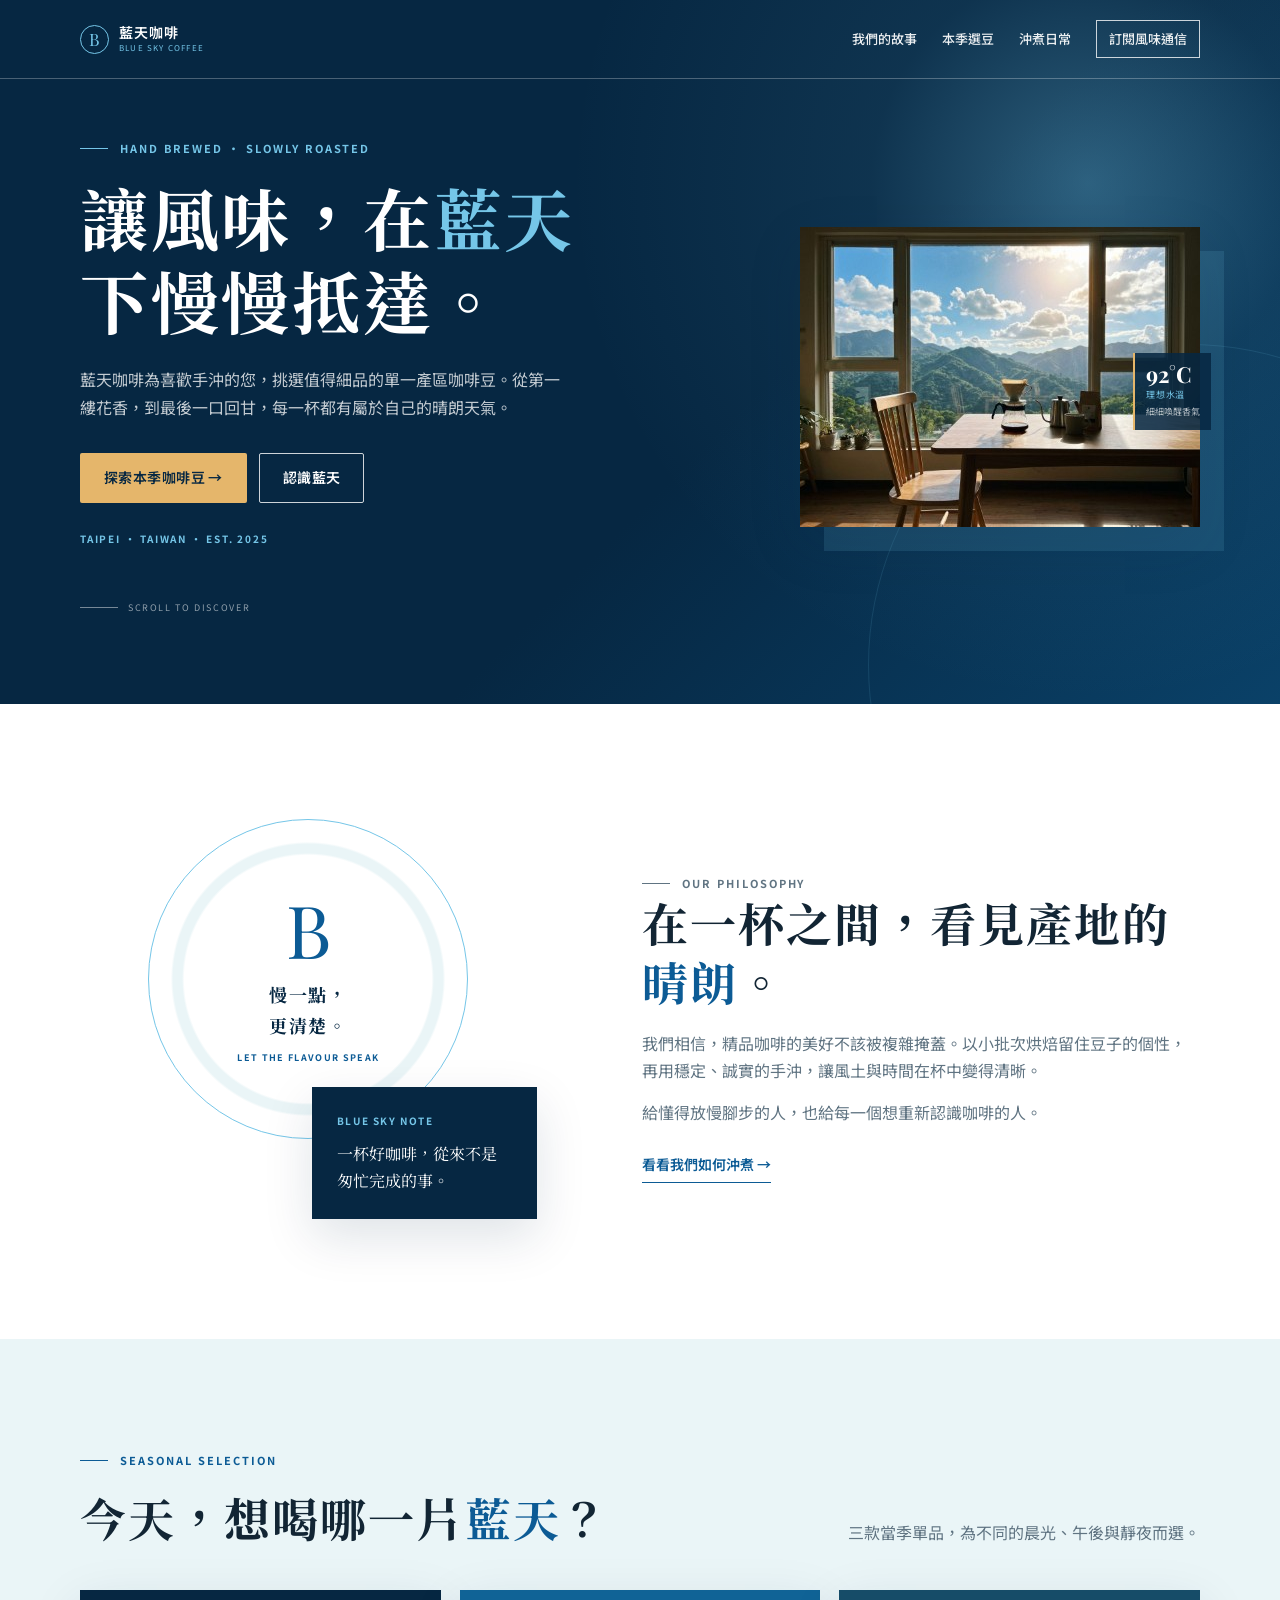
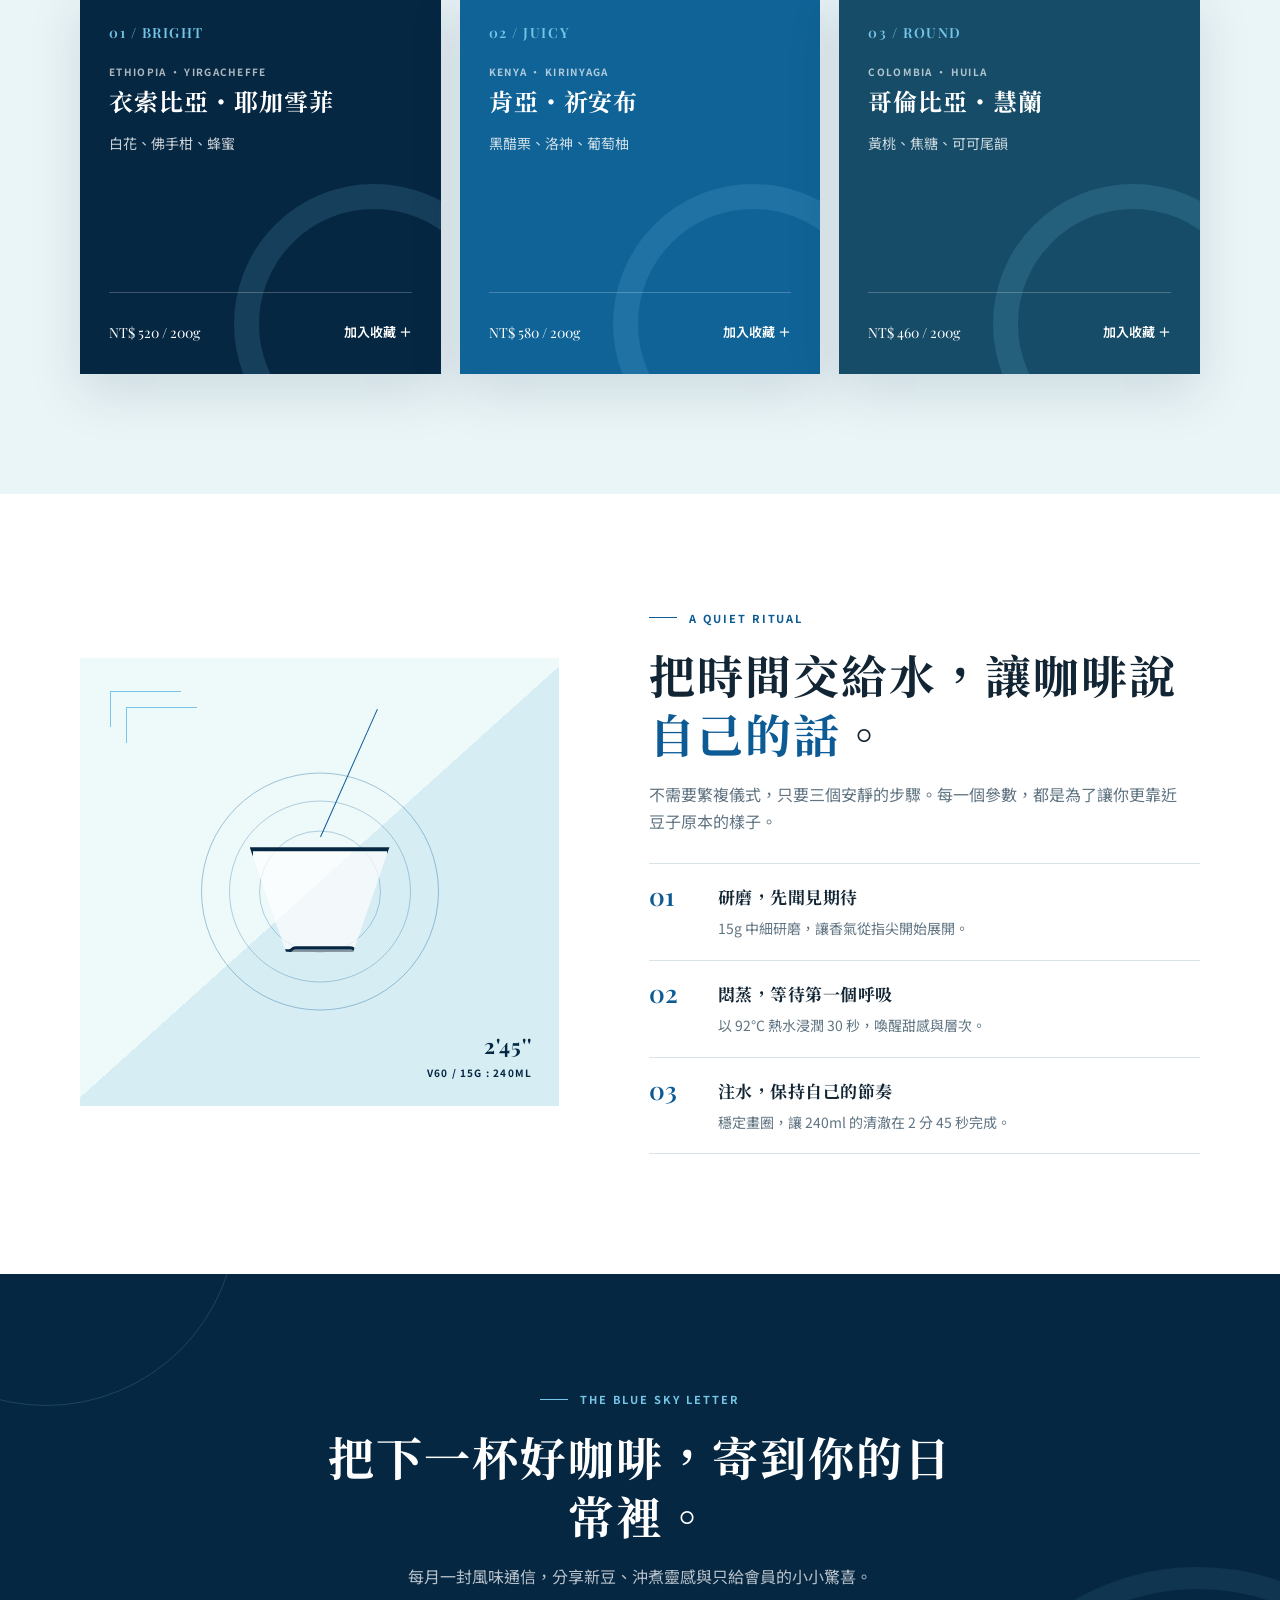
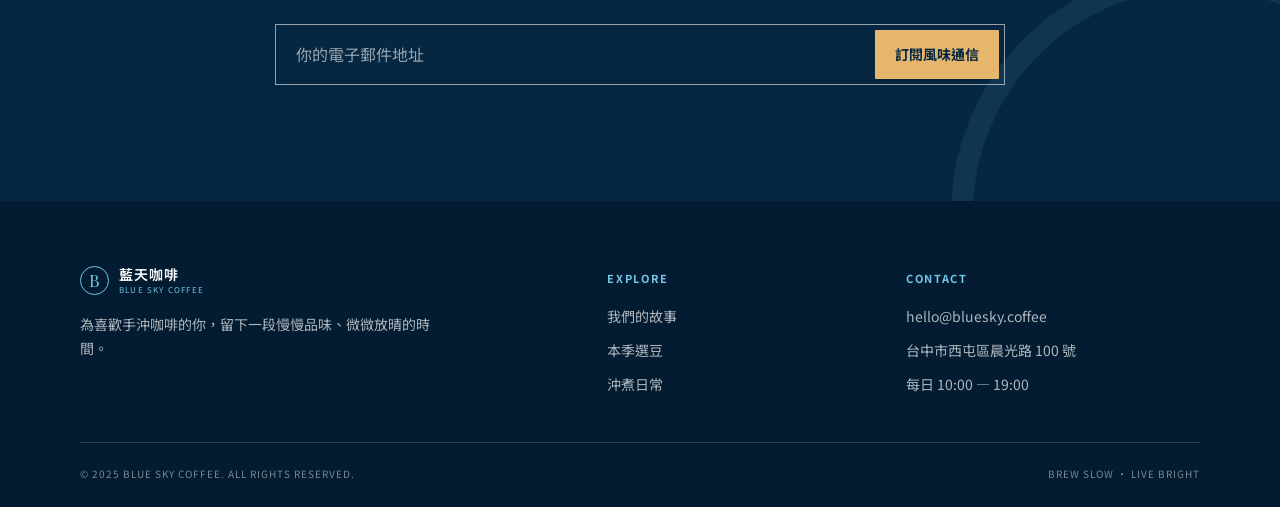
==== onepage1/index.html @ 77047c7d "Initial commit" ====
<!DOCTYPE html>
<html lang="zh-Hant">
<head>
  <meta charset="UTF-8">
  <meta name="viewport" content="width=device-width, initial-scale=1.0">
  <meta name="description" content="藍天咖啡，為手沖咖啡愛好者挑選當季精品咖啡豆，讓每一杯都清澈、明亮、值得細品。">
  <title>藍天咖啡｜讓風味，慢慢抵達</title>
  <link rel="preconnect" href="https://fonts.googleapis.com">
  <link rel="preconnect" href="https://fonts.gstatic.com" crossorigin>
  <link href="https://fonts.googleapis.com/css2?family=Noto+Sans+TC:wght@400;500;600;700&family=Noto+Serif+TC:wght@500;600;700;900&family=Playfair+Display:ital,wght@0,600;0,700;1,600&display=swap" rel="stylesheet">
  <style>
    :root {
      --navy: #062742;
      --blue: #0c5b95;
      --sky: #75c6e8;
      --mist: #eaf5f7;
      --cream: #fbfaf6;
      --ink: #122534;
      --muted: #607482;
      --line: #d7e4e8;
      --sand: #e5b66b;
      --shadow: 0 18px 50px rgba(6, 39, 66, .13);
    }

    * { box-sizing: border-box; }
    html { scroll-behavior: smooth; }
    body {
      margin: 0;
      background: var(--cream);
      color: var(--ink);
      font-family: "Noto Sans TC", sans-serif;
      font-size: 16px;
      line-height: 1.7;
    }
    a { color: inherit; text-decoration: none; }
    button, input { font: inherit; }
    button { cursor: pointer; }
    :focus-visible { outline: 3px solid var(--sky); outline-offset: 4px; }

    .wrap { width: min(1120px, calc(100% - 48px)); margin-inline: auto; }
    .eyebrow {
      display: flex;
      align-items: center;
      gap: 12px;
      margin: 0 0 18px;
      color: var(--blue);
      font-size: 11px;
      font-weight: 700;
      letter-spacing: .18em;
    }
    .eyebrow::before { width: 28px; height: 1px; background: currentColor; content: ""; }
    .section-title {
      margin: 0;
      font-family: "Noto Serif TC", serif;
      font-size: clamp(30px, 4vw, 46px);
      font-weight: 700;
      letter-spacing: .045em;
      line-height: 1.28;
    }
    .accent { color: var(--blue); }
    .section-copy { margin: 18px 0 0; color: var(--muted); }
    .button, .text-link {
      display: inline-flex;
      align-items: center;
      justify-content: center;
      min-height: 50px;
      padding: 11px 23px;
      border: 1px solid transparent;
      border-radius: 2px;
      font-size: 14px;
      font-weight: 600;
      letter-spacing: .03em;
      transition: background-color .25s ease, color .25s ease, border-color .25s ease, transform .25s ease;
    }
    .button:hover, .text-link:hover { transform: translateY(-2px); }
    .button-primary { background: var(--sand); color: var(--navy); }
    .button-primary:hover { background: #f0ca84; }
    .button-outline { border-color: rgba(255,255,255,.8); color: #fff; }
    .button-outline:hover { background: #fff; color: var(--navy); }

    .site-header {
      position: absolute;
      z-index: 10;
      top: 0;
      left: 0;
      width: 100%;
      border-bottom: 1px solid rgba(255,255,255,.27);
    }
    .navbar {
      display: flex;
      align-items: center;
      justify-content: space-between;
      min-height: 78px;
      gap: 24px;
    }
    .brand { display: inline-flex; align-items: center; gap: 10px; color: #fff; }
    .brand-mark {
      display: grid;
      width: 29px;
      height: 29px;
      place-items: center;
      border: 1px solid var(--sky);
      border-radius: 50%;
      color: var(--sky);
      font-family: "Playfair Display", serif;
      font-size: 17px;
      line-height: 1;
    }
    .brand-copy { display: grid; line-height: 1.1; }
    .brand-copy strong { font-size: 14px; font-weight: 600; letter-spacing: .08em; }
    .brand-copy small { margin-top: 4px; color: var(--sky); font-size: 8px; letter-spacing: .15em; }
    .nav-links { display: flex; align-items: center; gap: 25px; }
    .nav-links a { position: relative; color: rgba(255,255,255,.92); font-size: 13px; font-weight: 500; white-space: nowrap; }
    .nav-links a:not(.nav-cta)::after {
      position: absolute;
      right: 0;
      bottom: -7px;
      width: 0;
      height: 1px;
      background: var(--sky);
      content: "";
      transition: width .25s ease;
    }
    .nav-links a:not(.nav-cta):hover::after { right: auto; left: 0; width: 100%; }
    .nav-links .nav-cta { padding: 7px 12px; border: 1px solid rgba(255,255,255,.78); }
    .nav-links .nav-cta:hover { background: #fff; color: var(--navy); }
    .menu-toggle { display: none; padding: 4px; border: 0; background: transparent; color: #fff; font-size: 24px; line-height: 1; }

    .hero {
      position: relative;
      display: flex;
      min-height: 704px;
      overflow: hidden;
      align-items: stretch;
      background:
        radial-gradient(circle at 85% 26%, rgba(117,198,232,.35) 0, rgba(117,198,232,.08) 18%, transparent 43%),
        linear-gradient(135deg, #062742 0%, #062742 58%, #0a4168 100%);
      color: #fff;
    }
    .hero::after {
      position: absolute;
      z-index: 0;
      right: -18vw;
      bottom: -22vw;
      width: 50vw;
      height: 50vw;
      border: 1px solid rgba(117,198,232,.13);
      border-radius: 50%;
      content: "";
    }
    .hero-grid {
      position: relative;
      z-index: 1;
      display: grid;
      grid-template-columns: 1.02fr .98fr;
      gap: 45px;
      align-items: center;
      padding-top: 122px;
      padding-bottom: 72px;
    }
    .hero-content { max-width: 560px; }
    .hero .eyebrow { color: var(--sky); }
    .hero-title {
      max-width: 540px;
      margin: 0;
      font-family: "Noto Serif TC", serif;
      font-size: clamp(42px, 5.5vw, 68px);
      font-weight: 700;
      letter-spacing: .04em;
      line-height: 1.22;
    }
    .hero-title .sky-word { color: var(--sky); }
    .hero-lede { max-width: 490px; margin: 25px 0 0; color: rgba(255,255,255,.76); }
    .hero-actions { display: flex; flex-wrap: wrap; gap: 12px; margin-top: 32px; }
    .hero-meta { margin: 27px 0 0; color: var(--sky); font-size: 10px; font-weight: 700; letter-spacing: .18em; }
    .scroll-note { display: flex; align-items: center; gap: 10px; margin: 53px 0 0; color: rgba(255,255,255,.55); font-size: 9px; letter-spacing: .18em; }
    .scroll-note::before { width: 38px; height: 1px; background: rgba(255,255,255,.45); content: ""; }

    .hero-art {
      position: relative;
      width: min(100%, 400px);
      height: 300px;
      min-height: 0;
      margin-left: auto;
      overflow: visible;
      aspect-ratio: auto;
      border: 0;
      background: transparent;
      box-shadow: none;
    }
    .hero-photo { width: 400px; height: 300px; object-fit: cover; box-shadow: 24px 24px 0 rgba(117,198,232,.13), var(--shadow); }
    .window-frame { position: absolute; inset: 0; border: 12px solid #e8d4ae; box-shadow: inset 0 0 0 2px rgba(6,39,66,.18); }
    .window-frame::before, .window-frame::after { position: absolute; background: rgba(6,39,66,.25); content: ""; }
    .window-frame::before { top: 0; bottom: 0; left: 49%; width: 4px; }
    .window-frame::after { top: 46%; right: 0; left: 0; height: 4px; }
    .sun { position: absolute; top: 16%; right: 17%; width: 77px; height: 77px; border-radius: 50%; background: #fff2be; box-shadow: 0 0 45px 22px rgba(255,228,150,.42); }
    .mountain { position: absolute; bottom: 28%; width: 75%; height: 36%; clip-path: polygon(0 100%, 35% 15%, 48% 50%, 63% 0, 100% 100%); background: #497b83; opacity: .9; }
    .mountain.one { left: -12%; }
    .mountain.two { right: -27%; bottom: 27%; background: #30616b; transform: scaleX(-1); opacity: .75; }
    .tabletop { position: absolute; right: -8%; bottom: -7%; left: -8%; height: 33%; background: linear-gradient(#643e2e 0%, #3d251e 100%); transform: perspective(200px) rotateX(10deg); }
    .chair { position: absolute; right: 7%; bottom: 18%; width: 100px; height: 112px; border: 12px solid #543126; border-bottom: 0; border-radius: 48px 48px 0 0; opacity: .8; }
    .chair::after { position: absolute; bottom: -75px; left: 14px; width: 8px; height: 75px; background: #543126; box-shadow: 53px 0 #543126; content: ""; }
    .coffee-vessel { position: absolute; bottom: 14%; left: 28%; width: 112px; height: 105px; }
    .coffee-vessel .dripper { position: absolute; top: 0; left: 29px; width: 53px; height: 45px; border: 3px solid #d8e7e1; border-radius: 5px 5px 22px 22px; background: linear-gradient(135deg, rgba(222,246,240,.75), rgba(124,180,181,.2)); clip-path: polygon(0 0, 100% 0, 78% 100%, 22% 100%); }
    .coffee-vessel .carafe { position: absolute; bottom: 0; left: 17px; width: 78px; height: 68px; border: 3px solid #d8e7e1; border-radius: 10px 10px 23px 23px; background: linear-gradient(to top, rgba(56,29,19,.82) 0 38%, rgba(190,228,227,.24) 39%); }
    .coffee-vessel .carafe::before { position: absolute; top: -20px; left: 24px; width: 26px; height: 22px; border: 3px solid #d8e7e1; border-bottom: 0; border-radius: 50% 50% 0 0; content: ""; }
    .steam { position: absolute; bottom: 59%; left: 49%; width: 23px; height: 58px; border-left: 2px solid rgba(255,255,255,.63); border-radius: 50%; transform: rotate(16deg); }
    .steam::after { position: absolute; top: -5px; left: 14px; width: 18px; height: 48px; border-right: 2px solid rgba(255,255,255,.44); border-radius: 50%; content: ""; }
    .art-label { position: absolute; z-index: 3; right: -11px; top: 42%; display: grid; gap: 2px; padding: 10px 11px; border-left: 2px solid var(--sand); background: rgba(6,39,66,.86); color: #fff; }
    .art-label strong { font-family: "Playfair Display", serif; font-size: 22px; line-height: 1; }
    .art-label span { color: var(--sky); font-size: 9px; letter-spacing: .09em; }
    .art-label small { color: rgba(255,255,255,.72); font-size: 9px; }

    .story { padding: 115px 0 120px; background: #fff; }
    .story-grid { display: grid; grid-template-columns: .9fr 1.1fr; gap: clamp(45px, 9vw, 105px); align-items: center; }
    .story-visual { position: relative; min-height: 400px; }
    .story-seal {
      display: grid;
      width: 320px;
      height: 320px;
      place-content: center;
      margin: 0 auto;
      border: 1px solid var(--sky);
      border-radius: 50%;
      background: radial-gradient(circle, #fff 0 55%, #eaf5f7 56% 60%, #fff 61%);
      color: var(--navy);
      text-align: center;
    }
    .story-seal::before { display: block; margin-bottom: 14px; color: var(--blue); content: "B"; font-family: "Playfair Display", serif; font-size: 73px; line-height: 1; }
    .story-seal strong { font-family: "Noto Serif TC", serif; font-size: 18px; letter-spacing: .09em; }
    .story-seal span { margin-top: 10px; color: var(--blue); font-size: 9px; font-weight: 700; letter-spacing: .15em; }
    .note-card { position: absolute; right: 0; bottom: 0; width: min(225px, 57%); padding: 25px; background: var(--navy); color: #fff; box-shadow: var(--shadow); }
    .note-card p:first-child { margin: 0; color: var(--sky); font-size: 10px; font-weight: 700; letter-spacing: .16em; }
    .note-card p:last-child { margin: 12px 0 0; font-family: "Noto Serif TC", serif; font-size: 16px; line-height: 1.65; }
    .story-content p { margin: 19px 0 0; color: var(--muted); }
    .story-content p + p { margin-top: 15px; }
    .underlined-link { display: inline-flex; margin-top: 27px; padding-bottom: 5px; border-bottom: 1px solid var(--blue); color: var(--blue); font-size: 14px; font-weight: 600; transition: gap .2s ease; }
    .underlined-link:hover { gap: 8px; }

    .coffee { padding: 112px 0 120px; background: var(--mist); }
    .coffee-heading { display: flex; align-items: end; justify-content: space-between; gap: 32px; margin-bottom: 43px; }
    .coffee-heading .section-copy { max-width: 365px; }
    .coffee-grid { display: grid; grid-template-columns: repeat(3, 1fr); gap: 19px; }
    .coffee-card {
      position: relative;
      display: flex;
      min-height: 384px;
      overflow: hidden;
      flex-direction: column;
      padding: 31px 29px 25px;
      background: var(--navy);
      color: #fff;
      box-shadow: var(--shadow);
    }
    .coffee-card:nth-child(2) { background: #106396; }
    .coffee-card:nth-child(3) { background: #164c68; }
    .coffee-card::after { position: absolute; right: -73px; bottom: -90px; width: 230px; height: 230px; border: 25px solid rgba(117,198,232,.15); border-radius: 50%; content: ""; }
    .coffee-card > * { position: relative; z-index: 1; }
    .bean-no { margin: 0; color: var(--sky); font-family: "Playfair Display", serif; font-size: 14px; font-weight: 600; letter-spacing: .11em; }
    .origin { margin: 19px 0 5px; color: rgba(255,255,255,.67); font-size: 10px; font-weight: 700; letter-spacing: .13em; }
    .bean-name { margin: 0; font-family: "Noto Serif TC", serif; font-size: 24px; font-weight: 700; letter-spacing: .04em; line-height: 1.35; }
    .flavour { margin: 14px 0 0; color: rgba(255,255,255,.79); font-size: 14px; }
    .coffee-bottom { display: flex; align-items: center; justify-content: space-between; gap: 13px; margin-top: auto; padding-top: 23px; border-top: 1px solid rgba(255,255,255,.22); }
    .price { font-family: "Playfair Display", serif; font-size: 14px; white-space: nowrap; }
    .save-button { padding: 5px 0; border: 0; background: transparent; color: #fff; font-size: 13px; font-weight: 600; white-space: nowrap; transition: color .2s ease; }
    .save-button:hover { color: var(--sand); }

    .brew { padding: 115px 0 120px; background: #fff; }
    .brew-grid { display: grid; grid-template-columns: .93fr 1.07fr; gap: clamp(44px, 7vw, 90px); align-items: center; }
    .brew-art { position: relative; min-height: 448px; overflow: hidden; background: linear-gradient(138deg, #eef9fa 0 50%, #d6edf3 50% 100%); }
    .brew-art::before { position: absolute; top: 33px; left: 30px; width: 70px; height: 35px; border-top: 1px solid var(--sky); border-left: 1px solid var(--sky); content: ""; }
    .brew-art::after { position: absolute; top: 49px; left: 46px; width: 70px; height: 35px; border-top: 1px solid var(--sky); border-left: 1px solid var(--sky); content: ""; }
    .pour-rings { position: absolute; top: 50%; left: 50%; width: 238px; height: 238px; border: 1px solid rgba(12,91,149,.35); border-radius: 50%; transform: translate(-50%,-46%); }
    .pour-rings::before, .pour-rings::after { position: absolute; border: 1px solid rgba(12,91,149,.28); border-radius: 50%; content: ""; }
    .pour-rings::before { inset: 27px; }
    .pour-rings::after { inset: 57px; }
    .pour-line { position: absolute; top: 39px; left: 50%; width: 1px; height: 140px; background: var(--blue); transform: rotate(24deg); transform-origin: bottom; }
    .v60 { position: absolute; top: 50%; left: 50%; width: 140px; height: 105px; border: 3px solid var(--navy); border-top-width: 4px; background: rgba(255,255,255,.7); clip-path: polygon(0 0, 100% 0, 74% 100%, 26% 100%); transform: translate(-50%,-33%); }
    .v60::after { position: absolute; bottom: -61px; left: 35px; width: 64px; height: 58px; border: 3px solid var(--navy); border-radius: 8px 8px 19px 19px; background: linear-gradient(to top, #6c3924 0 31%, rgba(255,255,255,.5) 32%); content: ""; }
    .brew-caption { position: absolute; right: 27px; bottom: 25px; display: grid; color: var(--navy); text-align: right; }
    .brew-caption strong { font-family: "Playfair Display", serif; font-size: 21px; letter-spacing: .05em; }
    .brew-caption span { font-size: 10px; font-weight: 700; letter-spacing: .12em; }
    .brew-content .section-copy { max-width: 530px; }
    .brew-steps { margin-top: 28px; border-top: 1px solid var(--line); }
    .brew-step { display: grid; grid-template-columns: 55px 1fr; gap: 14px; padding: 19px 0; border-bottom: 1px solid var(--line); }
    .step-no { color: var(--blue); font-family: "Playfair Display", serif; font-size: 25px; font-weight: 600; line-height: 1; }
    .brew-step h3 { margin: 0; font-family: "Noto Serif TC", serif; font-size: 17px; letter-spacing: .03em; }
    .brew-step p { margin: 5px 0 0; color: var(--muted); font-size: 14px; }

    .visit { position: relative; overflow: hidden; padding: 116px 0; background: var(--navy); color: #fff; text-align: center; }
    .visit::before, .visit::after { position: absolute; width: 380px; height: 380px; border: 1px solid rgba(117,198,232,.19); border-radius: 50%; content: ""; }
    .visit::before { top: -250px; left: -145px; }
    .visit::after { right: -165px; bottom: -260px; width: 450px; height: 450px; border-width: 22px; opacity: .45; }
    .visit .wrap { position: relative; z-index: 1; max-width: 730px; }
    .visit .eyebrow { justify-content: center; color: var(--sky); }
    .visit .section-title { max-width: 670px; margin-inline: auto; }
    .visit .section-copy { max-width: 535px; margin-inline: auto; color: rgba(255,255,255,.72); }
    .subscribe-form { display: flex; margin: 34px auto 0; padding: 5px; border: 1px solid rgba(255,255,255,.58); }
    .subscribe-form input { min-width: 0; flex: 1; padding: 11px 15px; border: 0; outline: 0; background: transparent; color: #fff; }
    .subscribe-form input::placeholder { color: rgba(255,255,255,.58); }
    .subscribe-form button { min-height: 48px; padding: 10px 20px; border: 0; border-radius: 1px; background: var(--sand); color: var(--navy); font-size: 14px; font-weight: 700; transition: background .2s ease; }
    .subscribe-form button:hover { background: #f1ca83; }

    .site-footer { padding: 65px 0 25px; background: #031c31; color: rgba(255,255,255,.68); }
    .footer-grid { display: grid; grid-template-columns: 1.45fr .75fr .9fr; gap: 54px; padding-bottom: 46px; }
    .footer-brand .brand { margin-bottom: 18px; }
    .footer-brand p { max-width: 355px; margin: 0; font-size: 14px; }
    .footer-heading { margin: 3px 0 17px; color: var(--sky); font-size: 11px; font-weight: 700; letter-spacing: .15em; }
    .footer-links, .footer-contact { display: grid; gap: 10px; font-size: 14px; }
    .footer-links a:hover, .footer-contact a:hover { color: #fff; }
    .footer-bottom { display: flex; justify-content: space-between; gap: 18px; padding-top: 22px; border-top: 1px solid rgba(255,255,255,.17); color: rgba(255,255,255,.47); font-size: 10px; letter-spacing: .1em; }

    .toast {
      position: fixed;
      z-index: 20;
      right: 22px;
      bottom: 22px;
      max-width: min(360px, calc(100% - 44px));
      padding: 13px 18px;
      border-left: 3px solid var(--sand);
      background: var(--navy);
      box-shadow: var(--shadow);
      color: #fff;
      font-size: 14px;
      opacity: 0;
      pointer-events: none;
      transform: translateY(12px);
      transition: opacity .22s ease, transform .22s ease;
    }
    .toast.show { opacity: 1; transform: translateY(0); }
    .reveal { opacity: 0; transform: translateY(18px); transition: opacity .65s ease, transform .65s ease; }
    .reveal.visible { opacity: 1; transform: translateY(0); }

    @media (max-width: 820px) {
      .navbar { position: relative; }
      .menu-toggle { display: block; }
      .nav-links {
        position: absolute;
        top: 100%;
        right: -24px;
        left: -24px;
        display: grid;
        max-height: 0;
        overflow: hidden;
        gap: 0;
        background: #05233c;
        transition: max-height .32s ease;
      }
      .nav-links.open { max-height: 300px; }
      .nav-links a { padding: 12px 24px; border-top: 1px solid rgba(255,255,255,.1); }
      .nav-links .nav-cta { margin: 8px 24px 16px; padding: 9px 12px; text-align: center; }
      .hero { min-height: 710px; }
      .hero-grid { grid-template-columns: 1fr; gap: 17px; padding-top: 112px; }
      .hero-content { max-width: 640px; }
      .scroll-note { margin-top: 29px; }
      .hero-art { width: min(100%, 330px); height: 248px; min-height: 0; max-height: none; margin: 0; }
      .hero-photo { width: 330px; height: 248px; }
      .coffee-grid { grid-template-columns: repeat(2, 1fr); }
      .coffee-card:nth-child(3) { grid-column: span 2; }
      .story-grid, .brew-grid { grid-template-columns: 1fr; }
      .story-visual { max-width: 520px; width: 100%; margin: auto; }
      .brew-art { max-width: 540px; width: 100%; margin: auto; }
      .footer-grid { grid-template-columns: 1fr 1fr; }
      .footer-brand { grid-column: 1 / -1; }
    }

    @media (max-width: 560px) {
      .wrap { width: calc(100% - 34px); }
      .navbar { min-height: 70px; }
      .brand-copy strong { font-size: 13px; }
      .hero { min-height: 680px; }
      .hero-grid { padding-top: 98px; padding-bottom: 34px; }
      .hero-title { font-size: 40px; }
      .hero-lede { margin-top: 16px; font-size: 14px; line-height: 1.7; }
      .hero-actions { margin-top: 23px; }
      .hero-actions .button { flex: 1; padding-inline: 13px; }
      .hero-meta { margin-top: 18px; }
      .hero-art { width: 260px; height: 195px; min-height: 0; max-height: none; }
      .hero-photo { width: 260px; height: 195px; }
      .art-label { display: none; }
      .sun { width: 49px; height: 49px; }
      .coffee-vessel { bottom: 9%; left: 25%; transform: scale(.72); transform-origin: bottom left; }
      .chair { transform: scale(.72); transform-origin: bottom right; }
      .story, .coffee, .brew, .visit { padding: 76px 0; }
      .story-seal { width: 245px; height: 245px; }
      .story-seal::before { margin-bottom: 8px; font-size: 54px; }
      .story-seal strong { font-size: 15px; }
      .story-visual { min-height: 315px; }
      .note-card { width: 185px; padding: 18px; }
      .note-card p:last-child { font-size: 14px; }
      .coffee-heading { display: block; margin-bottom: 30px; }
      .coffee-heading .section-copy { margin-top: 14px; }
      .coffee-grid { grid-template-columns: 1fr; }
      .coffee-card, .coffee-card:nth-child(3) { min-height: 330px; grid-column: auto; }
      .brew-art { min-height: 310px; }
      .pour-rings { width: 185px; height: 185px; }
      .v60 { transform: translate(-50%,-28%) scale(.82); }
      .subscribe-form { display: grid; gap: 6px; padding: 5px; }
      .subscribe-form input, .subscribe-form button { width: 100%; }
      .footer-grid { grid-template-columns: 1fr; gap: 32px; }
      .footer-brand { grid-column: auto; }
      .footer-bottom { display: grid; gap: 9px; }
    }

    @media (prefers-reduced-motion: reduce) {
      html { scroll-behavior: auto; }
      *, *::before, *::after { transition-duration: .01ms !important; animation-duration: .01ms !important; animation-iteration-count: 1 !important; }
      .reveal { opacity: 1; transform: none; }
    }
  </style>
</head>
<body>
  <header class="site-header" id="top">
    <nav class="wrap navbar" aria-label="主要導覽">
      <a class="brand" href="#top" aria-label="回到藍天咖啡首頁">
        <span class="brand-mark" aria-hidden="true">B</span>
        <span class="brand-copy"><strong>藍天咖啡</strong><small>BLUE SKY COFFEE</small></span>
      </a>
      <button class="menu-toggle" type="button" aria-controls="navLinks" aria-expanded="false" aria-label="開啟導覽選單">☰</button>
      <div class="nav-links" id="navLinks">
        <a href="#story">我們的故事</a>
        <a href="#coffee">本季選豆</a>
        <a href="#brew">沖煮日常</a>
        <a class="nav-cta" href="#visit">訂閱風味通信</a>
      </div>
    </nav>
  </header>

  <main>
    <section class="hero" aria-labelledby="heroTitle">
      <div class="wrap hero-grid">
        <div class="hero-content">
          <p class="eyebrow">HAND BREWED · SLOWLY ROASTED</p>
          <h1 class="hero-title" id="heroTitle">讓風味，在<span class="sky-word">藍天</span>下慢慢抵達。</h1>
          <p class="hero-lede">藍天咖啡為喜歡手沖的您，挑選值得細品的單一產區咖啡豆。從第一縷花香，到最後一口回甘，每一杯都有屬於自己的晴朗天氣。</p>
          <div class="hero-actions">
            <a class="button button-primary" href="#coffee">探索本季咖啡豆 →</a>
            <a class="button button-outline" href="#story">認識藍天</a>
          </div>
          <p class="hero-meta">TAIPEI · TAIWAN · EST. 2025</p>
          <p class="scroll-note">SCROLL TO DISCOVER</p>
        </div>

        <div class="hero-art" aria-hidden="true">
          <img class="hero-photo" src="images/hero.jpg" width="400" height="300" alt="">
          <span class="art-label"><strong>92°C</strong><span>理想水溫</span><small>細細喚醒香氣</small></span>
        </div>
      </div>
    </section>

    <section class="story" id="story" aria-labelledby="storyTitle">
      <div class="wrap story-grid">
        <div class="story-visual reveal" aria-hidden="true">
          <div class="story-seal"><strong>慢一點，<br>更清楚。</strong><span>LET THE FLAVOUR SPEAK</span></div>
          <div class="note-card"><p>BLUE SKY NOTE</p><p>一杯好咖啡，從來不是匆忙完成的事。</p></div>
        </div>
        <div class="story-content reveal">
          <p class="eyebrow">OUR PHILOSOPHY</p>
          <h2 class="section-title" id="storyTitle">在一杯之間，看見產地的<span class="accent">晴朗</span>。</h2>
          <p>我們相信，精品咖啡的美好不該被複雜掩蓋。以小批次烘焙留住豆子的個性，再用穩定、誠實的手沖，讓風土與時間在杯中變得清晰。</p>
          <p>給懂得放慢腳步的人，也給每一個想重新認識咖啡的人。</p>
          <a class="underlined-link" href="#brew">看看我們如何沖煮 →</a>
        </div>
      </div>
    </section>

    <section class="coffee" id="coffee" aria-labelledby="coffeeTitle">
      <div class="wrap">
        <div class="coffee-heading reveal">
          <div>
            <p class="eyebrow">SEASONAL SELECTION</p>
            <h2 class="section-title" id="coffeeTitle">今天，想喝哪一片<span class="accent">藍天</span>？</h2>
          </div>
          <p class="section-copy">三款當季單品，為不同的晨光、午後與靜夜而選。</p>
        </div>
        <div class="coffee-grid">
          <article class="coffee-card reveal">
            <p class="bean-no">01 / BRIGHT</p>
            <p class="origin">ETHIOPIA · YIRGACHEFFE</p>
            <h3 class="bean-name">衣索比亞・耶加雪菲</h3>
            <p class="flavour">白花、佛手柑、蜂蜜</p>
            <div class="coffee-bottom"><span class="price">NT$ 520 / 200g</span><button class="save-button" type="button" data-coffee="衣索比亞・耶加雪菲">加入收藏 ＋</button></div>
          </article>
          <article class="coffee-card reveal">
            <p class="bean-no">02 / JUICY</p>
            <p class="origin">KENYA · KIRINYAGA</p>
            <h3 class="bean-name">肯亞・祈安布</h3>
            <p class="flavour">黑醋栗、洛神、葡萄柚</p>
            <div class="coffee-bottom"><span class="price">NT$ 580 / 200g</span><button class="save-button" type="button" data-coffee="肯亞・祈安布">加入收藏 ＋</button></div>
          </article>
          <article class="coffee-card reveal">
            <p class="bean-no">03 / ROUND</p>
            <p class="origin">COLOMBIA · HUILA</p>
            <h3 class="bean-name">哥倫比亞・慧蘭</h3>
            <p class="flavour">黃桃、焦糖、可可尾韻</p>
            <div class="coffee-bottom"><span class="price">NT$ 460 / 200g</span><button class="save-button" type="button" data-coffee="哥倫比亞・慧蘭">加入收藏 ＋</button></div>
          </article>
        </div>
      </div>
    </section>

    <section class="brew" id="brew" aria-labelledby="brewTitle">
      <div class="wrap brew-grid">
        <div class="brew-art reveal" aria-hidden="true">
          <span class="pour-rings"></span><span class="pour-line"></span><span class="v60"></span>
          <span class="brew-caption"><strong>2'45''</strong><span>V60 / 15G : 240ML</span></span>
        </div>
        <div class="brew-content reveal">
          <p class="eyebrow">A QUIET RITUAL</p>
          <h2 class="section-title" id="brewTitle">把時間交給水，讓咖啡說<span class="accent">自己的話</span>。</h2>
          <p class="section-copy">不需要繁複儀式，只要三個安靜的步驟。每一個參數，都是為了讓你更靠近豆子原本的樣子。</p>
          <div class="brew-steps">
            <div class="brew-step"><span class="step-no">01</span><div><h3>研磨，先聞見期待</h3><p>15g 中細研磨，讓香氣從指尖開始展開。</p></div></div>
            <div class="brew-step"><span class="step-no">02</span><div><h3>悶蒸，等待第一個呼吸</h3><p>以 92°C 熱水浸潤 30 秒，喚醒甜感與層次。</p></div></div>
            <div class="brew-step"><span class="step-no">03</span><div><h3>注水，保持自己的節奏</h3><p>穩定畫圈，讓 240ml 的清澈在 2 分 45 秒完成。</p></div></div>
          </div>
        </div>
      </div>
    </section>

    <section class="visit" id="visit" aria-labelledby="visitTitle">
      <div class="wrap reveal">
        <p class="eyebrow">THE BLUE SKY LETTER</p>
        <h2 class="section-title" id="visitTitle">把下一杯好咖啡，寄到你的日常裡。</h2>
        <p class="section-copy">每月一封風味通信，分享新豆、沖煮靈感與只給會員的小小驚喜。</p>
        <form class="subscribe-form" id="subscribeForm">
          <input type="email" aria-label="電子郵件地址" placeholder="你的電子郵件地址" required>
          <button type="submit">訂閱風味通信</button>
        </form>
      </div>
    </section>
  </main>

  <footer class="site-footer">
    <div class="wrap footer-grid">
      <div class="footer-brand">
        <a class="brand" href="#top" aria-label="回到藍天咖啡首頁"><span class="brand-mark" aria-hidden="true">B</span><span class="brand-copy"><strong>藍天咖啡</strong><small>BLUE SKY COFFEE</small></span></a>
        <p>為喜歡手沖咖啡的你，留下一段慢慢品味、微微放晴的時間。</p>
      </div>
      <div>
        <p class="footer-heading">EXPLORE</p>
        <div class="footer-links"><a href="#story">我們的故事</a><a href="#coffee">本季選豆</a><a href="#brew">沖煮日常</a></div>
      </div>
      <div>
        <p class="footer-heading">CONTACT</p>
        <div class="footer-contact"><a href="mailto:hello@bluesky.coffee">hello@bluesky.coffee</a><span>台中市西屯區晨光路 100 號</span><span>每日 10:00 — 19:00</span></div>
      </div>
    </div>
    <div class="wrap footer-bottom"><span>© 2025 BLUE SKY COFFEE. ALL RIGHTS RESERVED.</span><span>BREW SLOW · LIVE BRIGHT</span></div>
  </footer>

  <div class="toast" id="toast" role="status" aria-live="polite"></div>

  <script>
    const menuToggle = document.querySelector('.menu-toggle');
    const navLinks = document.querySelector('.nav-links');
    const toast = document.querySelector('#toast');
    let toastTimer;

    function closeMenu() {
      navLinks.classList.remove('open');
      menuToggle.setAttribute('aria-expanded', 'false');
      menuToggle.setAttribute('aria-label', '開啟導覽選單');
      menuToggle.textContent = '☰';
    }

    menuToggle.addEventListener('click', () => {
      const isOpen = navLinks.classList.toggle('open');
      menuToggle.setAttribute('aria-expanded', String(isOpen));
      menuToggle.setAttribute('aria-label', isOpen ? '關閉導覽選單' : '開啟導覽選單');
      menuToggle.textContent = isOpen ? '×' : '☰';
    });

    navLinks.querySelectorAll('a').forEach(link => link.addEventListener('click', closeMenu));

    function showToast(message) {
      window.clearTimeout(toastTimer);
      toast.textContent = message;
      toast.classList.add('show');
      toastTimer = window.setTimeout(() => toast.classList.remove('show'), 2600);
    }

    document.querySelectorAll('[data-coffee]').forEach(button => {
      button.addEventListener('click', () => showToast(`已將「${button.dataset.coffee}」加入你的收藏。`));
    });

    document.querySelector('#subscribeForm').addEventListener('submit', event => {
      event.preventDefault();
      const form = event.currentTarget;
      if (!form.checkValidity()) return;
      form.reset();
      showToast('謝謝訂閱，下一封晴朗的風味通信即將寄出。');
    });

    const reduceMotion = window.matchMedia('(prefers-reduced-motion: reduce)').matches;
    const revealItems = document.querySelectorAll('.reveal');
    if (reduceMotion || !('IntersectionObserver' in window)) {
      revealItems.forEach(item => item.classList.add('visible'));
    } else {
      const observer = new IntersectionObserver(entries => {
        entries.forEach(entry => {
          if (entry.isIntersecting) {
            entry.target.classList.add('visible');
            observer.unobserve(entry.target);
          }
        });
      }, { threshold: .12 });
      revealItems.forEach(item => observer.observe(item));
    }
  </script>
</body>
</html>
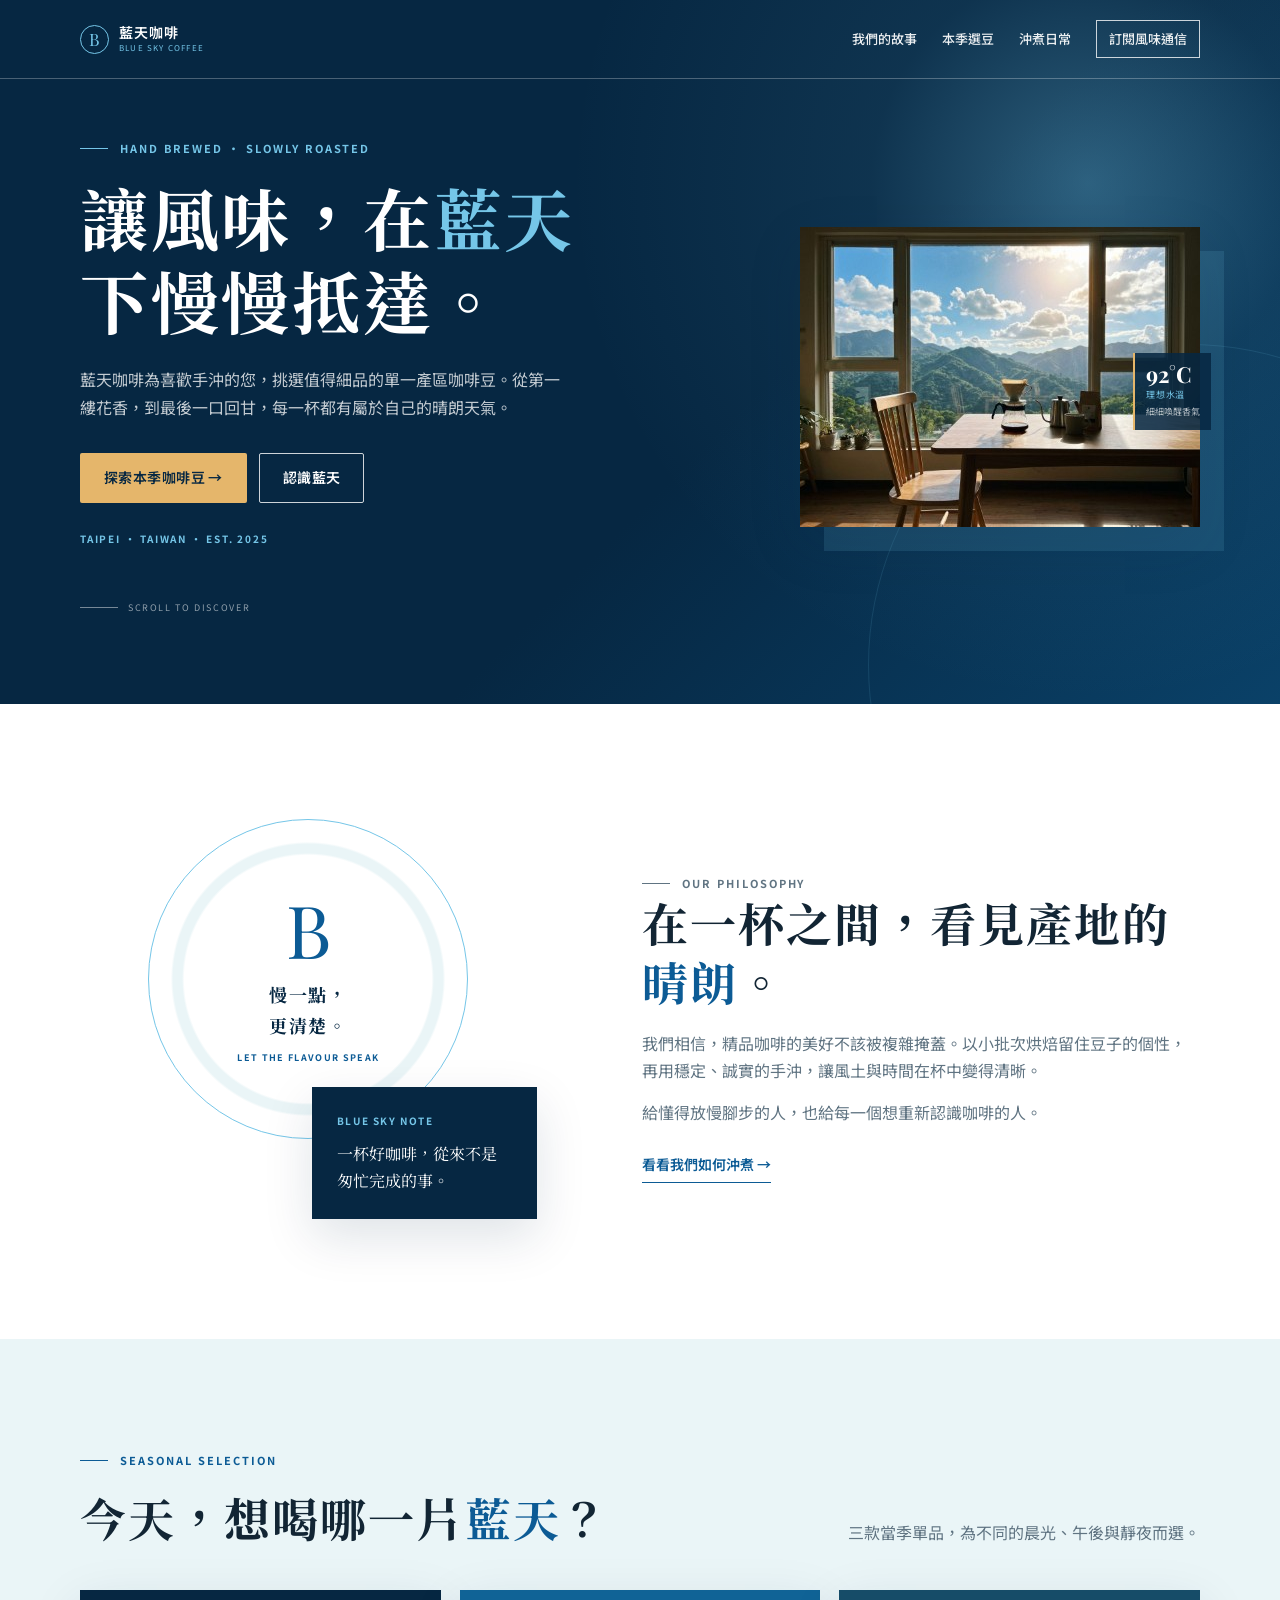
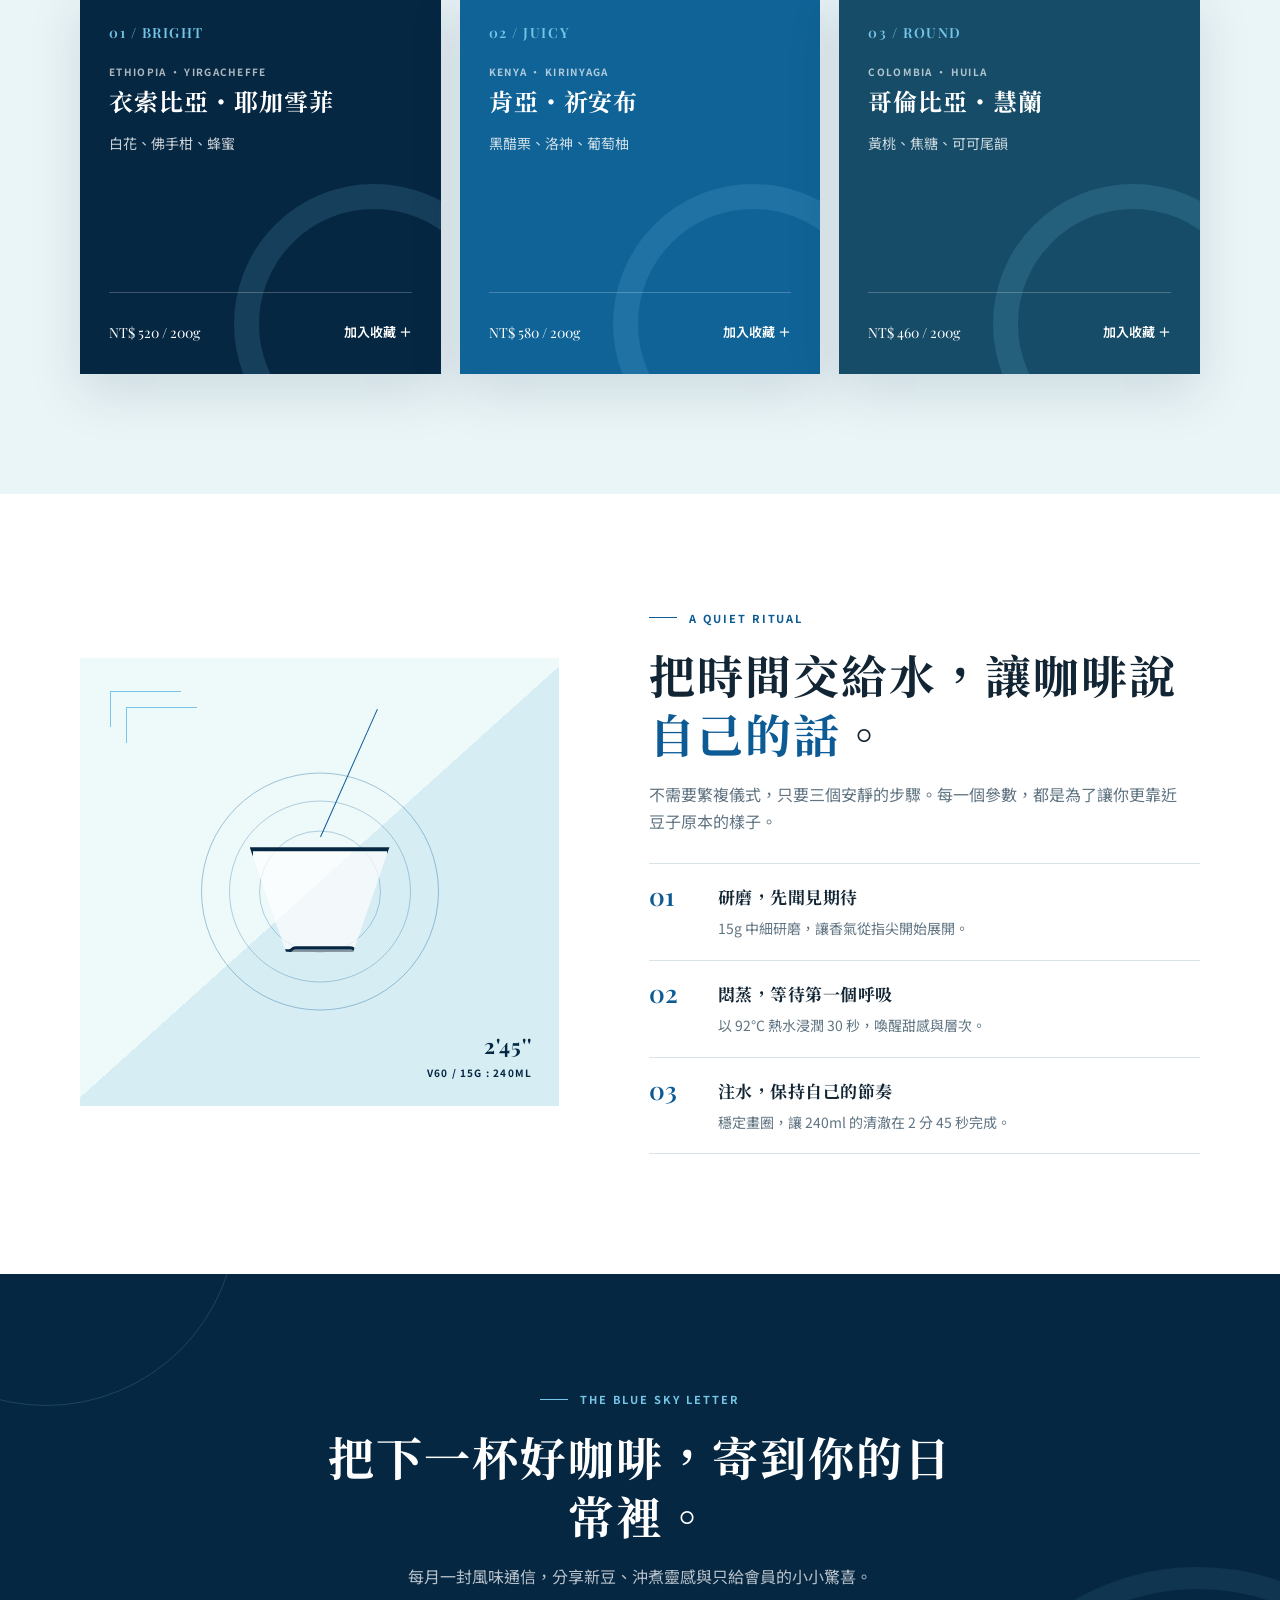
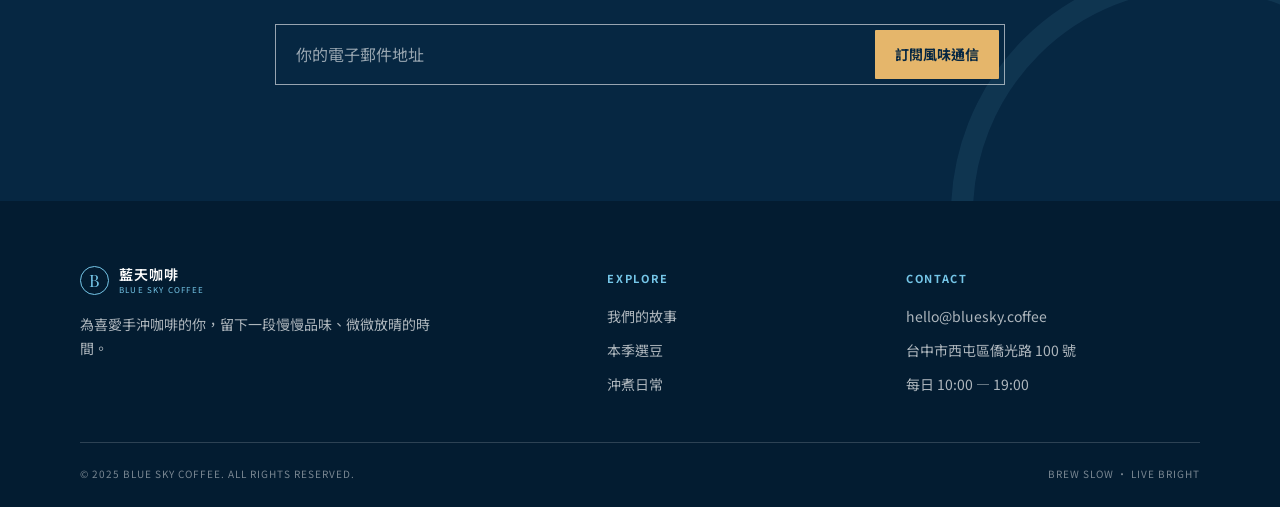
==== commit fd901aea: "修正footer品牌描述中的文字，更新聯絡地址以反映正確資訊" ====
--- a/onepage1/index.html
+++ b/onepage1/index.html
@@ -535,7 +535,7 @@
     <div class="wrap footer-grid">
       <div class="footer-brand">
         <a class="brand" href="#top" aria-label="回到藍天咖啡首頁"><span class="brand-mark" aria-hidden="true">B</span><span class="brand-copy"><strong>藍天咖啡</strong><small>BLUE SKY COFFEE</small></span></a>
-        <p>為喜歡手沖咖啡的你，留下一段慢慢品味、微微放晴的時間。</p>
+        <p>為喜愛手沖咖啡的你，留下一段慢慢品味、微微放晴的時間。</p>
       </div>
       <div>
         <p class="footer-heading">EXPLORE</p>
@@ -543,7 +543,7 @@
       </div>
       <div>
         <p class="footer-heading">CONTACT</p>
-        <div class="footer-contact"><a href="mailto:hello@bluesky.coffee">hello@bluesky.coffee</a><span>台中市西屯區晨光路 100 號</span><span>每日 10:00 — 19:00</span></div>
+        <div class="footer-contact"><a href="mailto:hello@bluesky.coffee">hello@bluesky.coffee</a><span>台中市西屯區僑光路 100 號</span><span>每日 10:00 — 19:00</span></div>
       </div>
     </div>
     <div class="wrap footer-bottom"><span>© 2025 BLUE SKY COFFEE. ALL RIGHTS RESERVED.</span><span>BREW SLOW · LIVE BRIGHT</span></div>
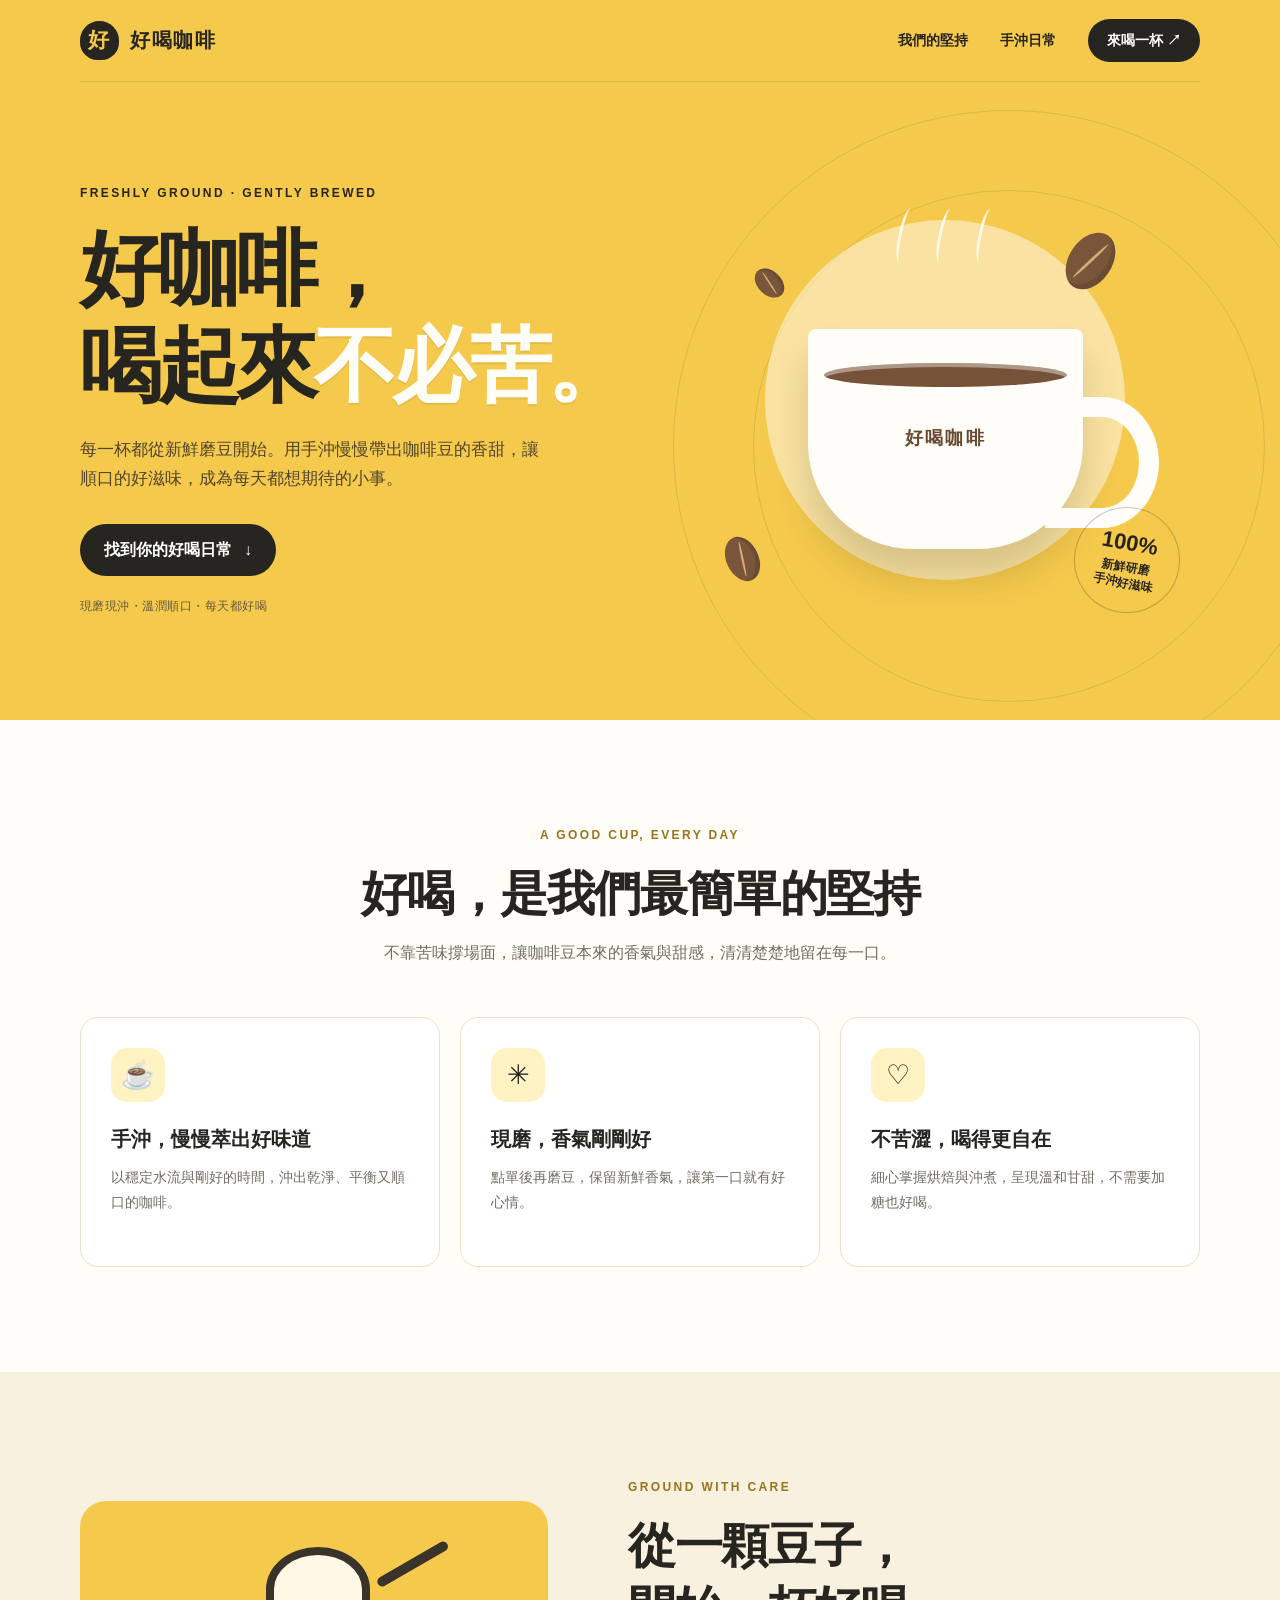
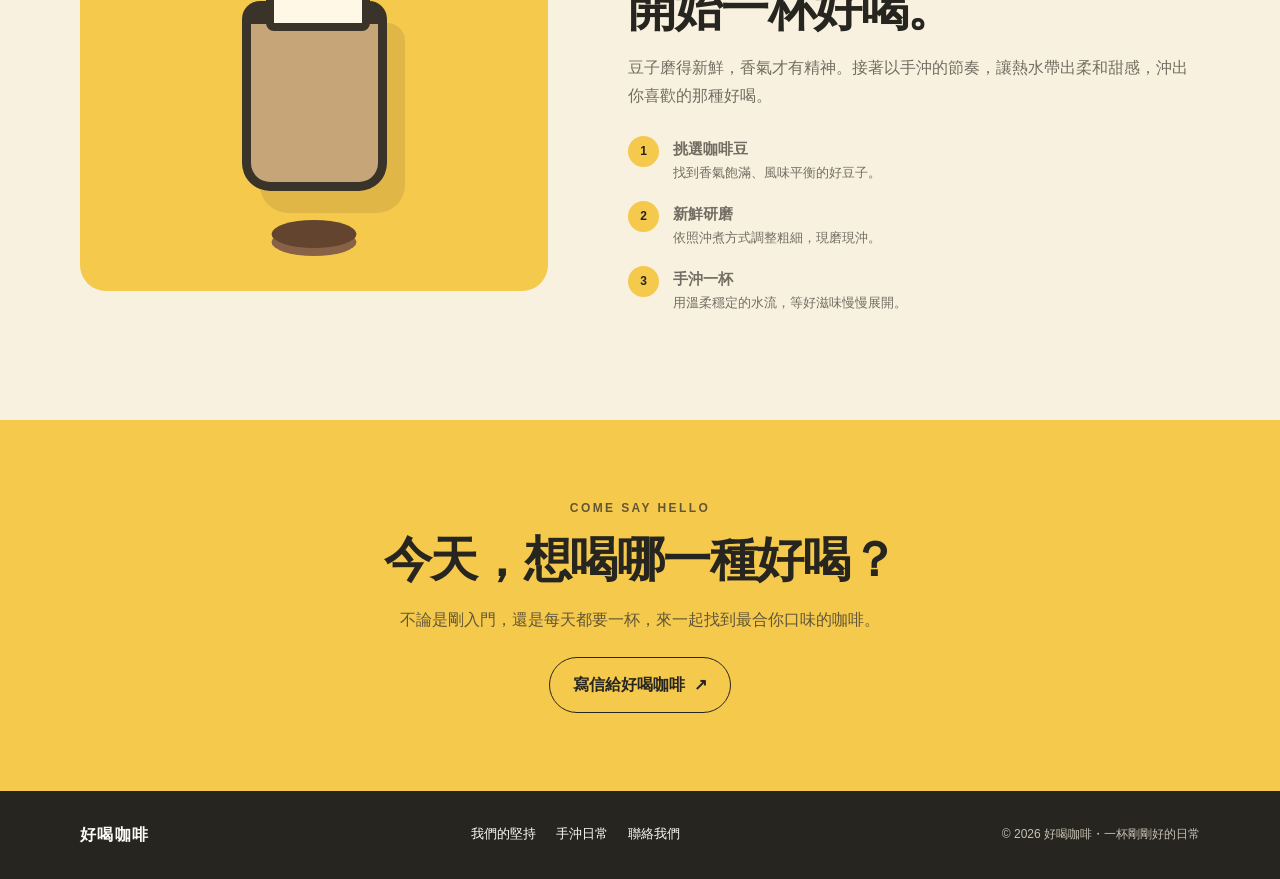
==== commit 21a79b3c: "Implement code changes to enhance functionality and improve performance" ====
--- a/onepage1/index.html
+++ b/onepage1/index.html
@@ -1,611 +1,210 @@
-<!DOCTYPE html>
+<!doctype html>
 <html lang="zh-Hant">
 <head>
-  <meta charset="UTF-8">
-  <meta name="viewport" content="width=device-width, initial-scale=1.0">
-  <meta name="description" content="藍天咖啡，為手沖咖啡愛好者挑選當季精品咖啡豆，讓每一杯都清澈、明亮、值得細品。">
-  <title>藍天咖啡｜讓風味，慢慢抵達</title>
-  <link rel="preconnect" href="https://fonts.googleapis.com">
-  <link rel="preconnect" href="https://fonts.gstatic.com" crossorigin>
-  <link href="https://fonts.googleapis.com/css2?family=Noto+Sans+TC:wght@400;500;600;700&family=Noto+Serif+TC:wght@500;600;700;900&family=Playfair+Display:ital,wght@0,600;0,700;1,600&display=swap" rel="stylesheet">
+  <meta charset="utf-8">
+  <meta name="viewport" content="width=device-width, initial-scale=1">
+  <meta name="description" content="好喝咖啡，從新鮮磨豆與細心手沖開始。探索溫潤順口、不苦澀的日常咖啡。">
+  <meta name="theme-color" content="#f5c94c">
+  <title>好喝咖啡｜每一口，都剛剛好</title>
   <style>
     :root {
-      --navy: #062742;
-      --blue: #0c5b95;
-      --sky: #75c6e8;
-      --mist: #eaf5f7;
-      --cream: #fbfaf6;
-      --ink: #122534;
-      --muted: #607482;
-      --line: #d7e4e8;
-      --sand: #e5b66b;
-      --shadow: 0 18px 50px rgba(6, 39, 66, .13);
+      color-scheme: light;
+      --yellow: #f5c94c;
+      --yellow-light: #fff3c4;
+      --ink: #27251f;
+      --muted: #716d62;
+      --cream: #fffdf7;
+      --brown: #684a32;
+      --line: #e9e1cd;
+      --shadow: 0 18px 50px rgba(74, 56, 22, .12);
     }
-
     * { box-sizing: border-box; }
     html { scroll-behavior: smooth; }
-    body {
-      margin: 0;
-      background: var(--cream);
-      color: var(--ink);
-      font-family: "Noto Sans TC", sans-serif;
-      font-size: 16px;
-      line-height: 1.7;
-    }
+    body { margin: 0; color: var(--ink); background: var(--cream); font-family: "Noto Sans TC", "Microsoft JhengHei", sans-serif; line-height: 1.75; }
     a { color: inherit; text-decoration: none; }
-    button, input { font: inherit; }
-    button { cursor: pointer; }
-    :focus-visible { outline: 3px solid var(--sky); outline-offset: 4px; }
-
+    button { font: inherit; }
     .wrap { width: min(1120px, calc(100% - 48px)); margin-inline: auto; }
-    .eyebrow {
-      display: flex;
-      align-items: center;
-      gap: 12px;
-      margin: 0 0 18px;
-      color: var(--blue);
-      font-size: 11px;
-      font-weight: 700;
-      letter-spacing: .18em;
-    }
-    .eyebrow::before { width: 28px; height: 1px; background: currentColor; content: ""; }
-    .section-title {
-      margin: 0;
-      font-family: "Noto Serif TC", serif;
-      font-size: clamp(30px, 4vw, 46px);
-      font-weight: 700;
-      letter-spacing: .045em;
-      line-height: 1.28;
-    }
-    .accent { color: var(--blue); }
-    .section-copy { margin: 18px 0 0; color: var(--muted); }
-    .button, .text-link {
-      display: inline-flex;
-      align-items: center;
-      justify-content: center;
-      min-height: 50px;
-      padding: 11px 23px;
-      border: 1px solid transparent;
-      border-radius: 2px;
-      font-size: 14px;
-      font-weight: 600;
-      letter-spacing: .03em;
-      transition: background-color .25s ease, color .25s ease, border-color .25s ease, transform .25s ease;
-    }
-    .button:hover, .text-link:hover { transform: translateY(-2px); }
-    .button-primary { background: var(--sand); color: var(--navy); }
-    .button-primary:hover { background: #f0ca84; }
-    .button-outline { border-color: rgba(255,255,255,.8); color: #fff; }
-    .button-outline:hover { background: #fff; color: var(--navy); }
-
-    .site-header {
-      position: absolute;
-      z-index: 10;
-      top: 0;
-      left: 0;
-      width: 100%;
-      border-bottom: 1px solid rgba(255,255,255,.27);
-    }
-    .navbar {
-      display: flex;
-      align-items: center;
-      justify-content: space-between;
-      min-height: 78px;
-      gap: 24px;
-    }
-    .brand { display: inline-flex; align-items: center; gap: 10px; color: #fff; }
-    .brand-mark {
-      display: grid;
-      width: 29px;
-      height: 29px;
-      place-items: center;
-      border: 1px solid var(--sky);
-      border-radius: 50%;
-      color: var(--sky);
-      font-family: "Playfair Display", serif;
-      font-size: 17px;
-      line-height: 1;
-    }
-    .brand-copy { display: grid; line-height: 1.1; }
-    .brand-copy strong { font-size: 14px; font-weight: 600; letter-spacing: .08em; }
-    .brand-copy small { margin-top: 4px; color: var(--sky); font-size: 8px; letter-spacing: .15em; }
-    .nav-links { display: flex; align-items: center; gap: 25px; }
-    .nav-links a { position: relative; color: rgba(255,255,255,.92); font-size: 13px; font-weight: 500; white-space: nowrap; }
-    .nav-links a:not(.nav-cta)::after {
-      position: absolute;
-      right: 0;
-      bottom: -7px;
-      width: 0;
-      height: 1px;
-      background: var(--sky);
-      content: "";
-      transition: width .25s ease;
-    }
-    .nav-links a:not(.nav-cta):hover::after { right: auto; left: 0; width: 100%; }
-    .nav-links .nav-cta { padding: 7px 12px; border: 1px solid rgba(255,255,255,.78); }
-    .nav-links .nav-cta:hover { background: #fff; color: var(--navy); }
-    .menu-toggle { display: none; padding: 4px; border: 0; background: transparent; color: #fff; font-size: 24px; line-height: 1; }
-
-    .hero {
-      position: relative;
-      display: flex;
-      min-height: 704px;
-      overflow: hidden;
-      align-items: stretch;
-      background:
-        radial-gradient(circle at 85% 26%, rgba(117,198,232,.35) 0, rgba(117,198,232,.08) 18%, transparent 43%),
-        linear-gradient(135deg, #062742 0%, #062742 58%, #0a4168 100%);
-      color: #fff;
-    }
-    .hero::after {
-      position: absolute;
-      z-index: 0;
-      right: -18vw;
-      bottom: -22vw;
-      width: 50vw;
-      height: 50vw;
-      border: 1px solid rgba(117,198,232,.13);
-      border-radius: 50%;
-      content: "";
-    }
-    .hero-grid {
-      position: relative;
-      z-index: 1;
-      display: grid;
-      grid-template-columns: 1.02fr .98fr;
-      gap: 45px;
-      align-items: center;
-      padding-top: 122px;
-      padding-bottom: 72px;
-    }
-    .hero-content { max-width: 560px; }
-    .hero .eyebrow { color: var(--sky); }
-    .hero-title {
-      max-width: 540px;
-      margin: 0;
-      font-family: "Noto Serif TC", serif;
-      font-size: clamp(42px, 5.5vw, 68px);
-      font-weight: 700;
-      letter-spacing: .04em;
-      line-height: 1.22;
-    }
-    .hero-title .sky-word { color: var(--sky); }
-    .hero-lede { max-width: 490px; margin: 25px 0 0; color: rgba(255,255,255,.76); }
-    .hero-actions { display: flex; flex-wrap: wrap; gap: 12px; margin-top: 32px; }
-    .hero-meta { margin: 27px 0 0; color: var(--sky); font-size: 10px; font-weight: 700; letter-spacing: .18em; }
-    .scroll-note { display: flex; align-items: center; gap: 10px; margin: 53px 0 0; color: rgba(255,255,255,.55); font-size: 9px; letter-spacing: .18em; }
-    .scroll-note::before { width: 38px; height: 1px; background: rgba(255,255,255,.45); content: ""; }
-
-    .hero-art {
-      position: relative;
-      width: min(100%, 400px);
-      height: 300px;
-      min-height: 0;
-      margin-left: auto;
-      overflow: visible;
-      aspect-ratio: auto;
-      border: 0;
-      background: transparent;
-      box-shadow: none;
-    }
-    .hero-photo { width: 400px; height: 300px; object-fit: cover; box-shadow: 24px 24px 0 rgba(117,198,232,.13), var(--shadow); }
-    .window-frame { position: absolute; inset: 0; border: 12px solid #e8d4ae; box-shadow: inset 0 0 0 2px rgba(6,39,66,.18); }
-    .window-frame::before, .window-frame::after { position: absolute; background: rgba(6,39,66,.25); content: ""; }
-    .window-frame::before { top: 0; bottom: 0; left: 49%; width: 4px; }
-    .window-frame::after { top: 46%; right: 0; left: 0; height: 4px; }
-    .sun { position: absolute; top: 16%; right: 17%; width: 77px; height: 77px; border-radius: 50%; background: #fff2be; box-shadow: 0 0 45px 22px rgba(255,228,150,.42); }
-    .mountain { position: absolute; bottom: 28%; width: 75%; height: 36%; clip-path: polygon(0 100%, 35% 15%, 48% 50%, 63% 0, 100% 100%); background: #497b83; opacity: .9; }
-    .mountain.one { left: -12%; }
-    .mountain.two { right: -27%; bottom: 27%; background: #30616b; transform: scaleX(-1); opacity: .75; }
-    .tabletop { position: absolute; right: -8%; bottom: -7%; left: -8%; height: 33%; background: linear-gradient(#643e2e 0%, #3d251e 100%); transform: perspective(200px) rotateX(10deg); }
-    .chair { position: absolute; right: 7%; bottom: 18%; width: 100px; height: 112px; border: 12px solid #543126; border-bottom: 0; border-radius: 48px 48px 0 0; opacity: .8; }
-    .chair::after { position: absolute; bottom: -75px; left: 14px; width: 8px; height: 75px; background: #543126; box-shadow: 53px 0 #543126; content: ""; }
-    .coffee-vessel { position: absolute; bottom: 14%; left: 28%; width: 112px; height: 105px; }
-    .coffee-vessel .dripper { position: absolute; top: 0; left: 29px; width: 53px; height: 45px; border: 3px solid #d8e7e1; border-radius: 5px 5px 22px 22px; background: linear-gradient(135deg, rgba(222,246,240,.75), rgba(124,180,181,.2)); clip-path: polygon(0 0, 100% 0, 78% 100%, 22% 100%); }
-    .coffee-vessel .carafe { position: absolute; bottom: 0; left: 17px; width: 78px; height: 68px; border: 3px solid #d8e7e1; border-radius: 10px 10px 23px 23px; background: linear-gradient(to top, rgba(56,29,19,.82) 0 38%, rgba(190,228,227,.24) 39%); }
-    .coffee-vessel .carafe::before { position: absolute; top: -20px; left: 24px; width: 26px; height: 22px; border: 3px solid #d8e7e1; border-bottom: 0; border-radius: 50% 50% 0 0; content: ""; }
-    .steam { position: absolute; bottom: 59%; left: 49%; width: 23px; height: 58px; border-left: 2px solid rgba(255,255,255,.63); border-radius: 50%; transform: rotate(16deg); }
-    .steam::after { position: absolute; top: -5px; left: 14px; width: 18px; height: 48px; border-right: 2px solid rgba(255,255,255,.44); border-radius: 50%; content: ""; }
-    .art-label { position: absolute; z-index: 3; right: -11px; top: 42%; display: grid; gap: 2px; padding: 10px 11px; border-left: 2px solid var(--sand); background: rgba(6,39,66,.86); color: #fff; }
-    .art-label strong { font-family: "Playfair Display", serif; font-size: 22px; line-height: 1; }
-    .art-label span { color: var(--sky); font-size: 9px; letter-spacing: .09em; }
-    .art-label small { color: rgba(255,255,255,.72); font-size: 9px; }
-
-    .story { padding: 115px 0 120px; background: #fff; }
-    .story-grid { display: grid; grid-template-columns: .9fr 1.1fr; gap: clamp(45px, 9vw, 105px); align-items: center; }
-    .story-visual { position: relative; min-height: 400px; }
-    .story-seal {
-      display: grid;
-      width: 320px;
-      height: 320px;
-      place-content: center;
-      margin: 0 auto;
-      border: 1px solid var(--sky);
-      border-radius: 50%;
-      background: radial-gradient(circle, #fff 0 55%, #eaf5f7 56% 60%, #fff 61%);
-      color: var(--navy);
-      text-align: center;
-    }
-    .story-seal::before { display: block; margin-bottom: 14px; color: var(--blue); content: "B"; font-family: "Playfair Display", serif; font-size: 73px; line-height: 1; }
-    .story-seal strong { font-family: "Noto Serif TC", serif; font-size: 18px; letter-spacing: .09em; }
-    .story-seal span { margin-top: 10px; color: var(--blue); font-size: 9px; font-weight: 700; letter-spacing: .15em; }
-    .note-card { position: absolute; right: 0; bottom: 0; width: min(225px, 57%); padding: 25px; background: var(--navy); color: #fff; box-shadow: var(--shadow); }
-    .note-card p:first-child { margin: 0; color: var(--sky); font-size: 10px; font-weight: 700; letter-spacing: .16em; }
-    .note-card p:last-child { margin: 12px 0 0; font-family: "Noto Serif TC", serif; font-size: 16px; line-height: 1.65; }
-    .story-content p { margin: 19px 0 0; color: var(--muted); }
-    .story-content p + p { margin-top: 15px; }
-    .underlined-link { display: inline-flex; margin-top: 27px; padding-bottom: 5px; border-bottom: 1px solid var(--blue); color: var(--blue); font-size: 14px; font-weight: 600; transition: gap .2s ease; }
-    .underlined-link:hover { gap: 8px; }
-
-    .coffee { padding: 112px 0 120px; background: var(--mist); }
-    .coffee-heading { display: flex; align-items: end; justify-content: space-between; gap: 32px; margin-bottom: 43px; }
-    .coffee-heading .section-copy { max-width: 365px; }
-    .coffee-grid { display: grid; grid-template-columns: repeat(3, 1fr); gap: 19px; }
-    .coffee-card {
-      position: relative;
-      display: flex;
-      min-height: 384px;
-      overflow: hidden;
-      flex-direction: column;
-      padding: 31px 29px 25px;
-      background: var(--navy);
-      color: #fff;
-      box-shadow: var(--shadow);
-    }
-    .coffee-card:nth-child(2) { background: #106396; }
-    .coffee-card:nth-child(3) { background: #164c68; }
-    .coffee-card::after { position: absolute; right: -73px; bottom: -90px; width: 230px; height: 230px; border: 25px solid rgba(117,198,232,.15); border-radius: 50%; content: ""; }
-    .coffee-card > * { position: relative; z-index: 1; }
-    .bean-no { margin: 0; color: var(--sky); font-family: "Playfair Display", serif; font-size: 14px; font-weight: 600; letter-spacing: .11em; }
-    .origin { margin: 19px 0 5px; color: rgba(255,255,255,.67); font-size: 10px; font-weight: 700; letter-spacing: .13em; }
-    .bean-name { margin: 0; font-family: "Noto Serif TC", serif; font-size: 24px; font-weight: 700; letter-spacing: .04em; line-height: 1.35; }
-    .flavour { margin: 14px 0 0; color: rgba(255,255,255,.79); font-size: 14px; }
-    .coffee-bottom { display: flex; align-items: center; justify-content: space-between; gap: 13px; margin-top: auto; padding-top: 23px; border-top: 1px solid rgba(255,255,255,.22); }
-    .price { font-family: "Playfair Display", serif; font-size: 14px; white-space: nowrap; }
-    .save-button { padding: 5px 0; border: 0; background: transparent; color: #fff; font-size: 13px; font-weight: 600; white-space: nowrap; transition: color .2s ease; }
-    .save-button:hover { color: var(--sand); }
-
-    .brew { padding: 115px 0 120px; background: #fff; }
-    .brew-grid { display: grid; grid-template-columns: .93fr 1.07fr; gap: clamp(44px, 7vw, 90px); align-items: center; }
-    .brew-art { position: relative; min-height: 448px; overflow: hidden; background: linear-gradient(138deg, #eef9fa 0 50%, #d6edf3 50% 100%); }
-    .brew-art::before { position: absolute; top: 33px; left: 30px; width: 70px; height: 35px; border-top: 1px solid var(--sky); border-left: 1px solid var(--sky); content: ""; }
-    .brew-art::after { position: absolute; top: 49px; left: 46px; width: 70px; height: 35px; border-top: 1px solid var(--sky); border-left: 1px solid var(--sky); content: ""; }
-    .pour-rings { position: absolute; top: 50%; left: 50%; width: 238px; height: 238px; border: 1px solid rgba(12,91,149,.35); border-radius: 50%; transform: translate(-50%,-46%); }
-    .pour-rings::before, .pour-rings::after { position: absolute; border: 1px solid rgba(12,91,149,.28); border-radius: 50%; content: ""; }
-    .pour-rings::before { inset: 27px; }
-    .pour-rings::after { inset: 57px; }
-    .pour-line { position: absolute; top: 39px; left: 50%; width: 1px; height: 140px; background: var(--blue); transform: rotate(24deg); transform-origin: bottom; }
-    .v60 { position: absolute; top: 50%; left: 50%; width: 140px; height: 105px; border: 3px solid var(--navy); border-top-width: 4px; background: rgba(255,255,255,.7); clip-path: polygon(0 0, 100% 0, 74% 100%, 26% 100%); transform: translate(-50%,-33%); }
-    .v60::after { position: absolute; bottom: -61px; left: 35px; width: 64px; height: 58px; border: 3px solid var(--navy); border-radius: 8px 8px 19px 19px; background: linear-gradient(to top, #6c3924 0 31%, rgba(255,255,255,.5) 32%); content: ""; }
-    .brew-caption { position: absolute; right: 27px; bottom: 25px; display: grid; color: var(--navy); text-align: right; }
-    .brew-caption strong { font-family: "Playfair Display", serif; font-size: 21px; letter-spacing: .05em; }
-    .brew-caption span { font-size: 10px; font-weight: 700; letter-spacing: .12em; }
-    .brew-content .section-copy { max-width: 530px; }
-    .brew-steps { margin-top: 28px; border-top: 1px solid var(--line); }
-    .brew-step { display: grid; grid-template-columns: 55px 1fr; gap: 14px; padding: 19px 0; border-bottom: 1px solid var(--line); }
-    .step-no { color: var(--blue); font-family: "Playfair Display", serif; font-size: 25px; font-weight: 600; line-height: 1; }
-    .brew-step h3 { margin: 0; font-family: "Noto Serif TC", serif; font-size: 17px; letter-spacing: .03em; }
-    .brew-step p { margin: 5px 0 0; color: var(--muted); font-size: 14px; }
-
-    .visit { position: relative; overflow: hidden; padding: 116px 0; background: var(--navy); color: #fff; text-align: center; }
-    .visit::before, .visit::after { position: absolute; width: 380px; height: 380px; border: 1px solid rgba(117,198,232,.19); border-radius: 50%; content: ""; }
-    .visit::before { top: -250px; left: -145px; }
-    .visit::after { right: -165px; bottom: -260px; width: 450px; height: 450px; border-width: 22px; opacity: .45; }
-    .visit .wrap { position: relative; z-index: 1; max-width: 730px; }
-    .visit .eyebrow { justify-content: center; color: var(--sky); }
-    .visit .section-title { max-width: 670px; margin-inline: auto; }
-    .visit .section-copy { max-width: 535px; margin-inline: auto; color: rgba(255,255,255,.72); }
-    .subscribe-form { display: flex; margin: 34px auto 0; padding: 5px; border: 1px solid rgba(255,255,255,.58); }
-    .subscribe-form input { min-width: 0; flex: 1; padding: 11px 15px; border: 0; outline: 0; background: transparent; color: #fff; }
-    .subscribe-form input::placeholder { color: rgba(255,255,255,.58); }
-    .subscribe-form button { min-height: 48px; padding: 10px 20px; border: 0; border-radius: 1px; background: var(--sand); color: var(--navy); font-size: 14px; font-weight: 700; transition: background .2s ease; }
-    .subscribe-form button:hover { background: #f1ca83; }
-
-    .site-footer { padding: 65px 0 25px; background: #031c31; color: rgba(255,255,255,.68); }
-    .footer-grid { display: grid; grid-template-columns: 1.45fr .75fr .9fr; gap: 54px; padding-bottom: 46px; }
-    .footer-brand .brand { margin-bottom: 18px; }
-    .footer-brand p { max-width: 355px; margin: 0; font-size: 14px; }
-    .footer-heading { margin: 3px 0 17px; color: var(--sky); font-size: 11px; font-weight: 700; letter-spacing: .15em; }
-    .footer-links, .footer-contact { display: grid; gap: 10px; font-size: 14px; }
-    .footer-links a:hover, .footer-contact a:hover { color: #fff; }
-    .footer-bottom { display: flex; justify-content: space-between; gap: 18px; padding-top: 22px; border-top: 1px solid rgba(255,255,255,.17); color: rgba(255,255,255,.47); font-size: 10px; letter-spacing: .1em; }
-
-    .toast {
-      position: fixed;
-      z-index: 20;
-      right: 22px;
-      bottom: 22px;
-      max-width: min(360px, calc(100% - 44px));
-      padding: 13px 18px;
-      border-left: 3px solid var(--sand);
-      background: var(--navy);
-      box-shadow: var(--shadow);
-      color: #fff;
-      font-size: 14px;
-      opacity: 0;
-      pointer-events: none;
-      transform: translateY(12px);
-      transition: opacity .22s ease, transform .22s ease;
-    }
-    .toast.show { opacity: 1; transform: translateY(0); }
-    .reveal { opacity: 0; transform: translateY(18px); transition: opacity .65s ease, transform .65s ease; }
-    .reveal.visible { opacity: 1; transform: translateY(0); }
-
-    @media (max-width: 820px) {
-      .navbar { position: relative; }
+    .skip-link { position: fixed; z-index: 20; top: 10px; left: 10px; padding: 10px 16px; transform: translateY(-150%); background: white; }
+    .skip-link:focus { transform: translateY(0); }
+    .header { position: absolute; z-index: 5; inset: 0 0 auto; }
+    .nav { min-height: 82px; display: flex; align-items: center; justify-content: space-between; border-bottom: 1px solid rgba(39,37,31,.12); }
+    .brand { display: flex; align-items: center; gap: 11px; font-size: 20px; font-weight: 900; letter-spacing: .08em; }
+    .brand-mark { display: grid; width: 39px; height: 39px; place-items: center; border-radius: 50% 50% 45% 45%; background: var(--ink); color: var(--yellow); font-size: 21px; }
+    .nav-links { display: flex; align-items: center; gap: 32px; font-size: 14px; font-weight: 700; }
+    .nav-links a:not(.nav-cta):hover { color: var(--brown); }
+    .nav-cta { padding: 9px 19px; border-radius: 99px; background: var(--ink); color: white; transition: background .2s, transform .2s; }
+    .nav-cta:hover { background: var(--brown); transform: translateY(-2px); }
+    .menu-toggle { display: none; border: 0; background: transparent; font-size: 25px; cursor: pointer; }
+    .hero { position: relative; min-height: 720px; display: grid; align-items: center; overflow: hidden; background: var(--yellow); }
+    .hero::before, .hero::after { content: ""; position: absolute; border: 1px solid rgba(39,37,31,.12); border-radius: 50%; pointer-events: none; }
+    .hero::before { width: 670px; height: 670px; right: -65px; top: 110px; }
+    .hero::after { width: 510px; height: 510px; right: 15px; top: 190px; }
+    .hero-grid { position: relative; z-index: 1; display: grid; grid-template-columns: 1fr .9fr; gap: 45px; align-items: center; padding-top: 80px; }
+    .eyebrow { margin: 0 0 17px; font-size: 12px; font-weight: 900; letter-spacing: .2em; }
+    h1, h2, p { margin-top: 0; }
+    h1 { max-width: 620px; margin-bottom: 20px; font-size: clamp(46px, 7vw, 82px); line-height: 1.18; letter-spacing: -.05em; }
+    h1 span { color: #fffdf7; text-shadow: 0 2px 0 rgba(39,37,31,.08); }
+    .hero-copy { max-width: 470px; margin-bottom: 30px; color: #51452d; font-size: 17px; }
+    .button { display: inline-flex; min-height: 52px; align-items: center; justify-content: center; gap: 12px; padding: 12px 24px; border: 0; border-radius: 99px; background: var(--ink); color: white; font-weight: 800; transition: transform .2s, box-shadow .2s; }
+    .button:hover { transform: translateY(-3px); box-shadow: 0 10px 25px rgba(39,37,31,.2); }
+    :focus-visible { outline: 3px solid #6c4b23; outline-offset: 4px; }
+    .hero-note { margin: 20px 0 0; color: #675a3e; font-size: 12px; letter-spacing: .04em; }
+    .coffee-art { position: relative; display: grid; min-height: 480px; place-items: center; }
+    .sun { position: absolute; width: 360px; aspect-ratio: 1; border-radius: 50%; background: rgba(255,253,247,.5); }
+    .cup { position: relative; z-index: 1; width: 275px; height: 220px; margin-top: 78px; border-radius: 8px 8px 105px 105px; background: #fffdf7; box-shadow: 0 28px 35px rgba(74,56,22,.19); }
+    .cup::before { content: ""; position: absolute; top: 34px; left: 16px; right: 16px; height: 24px; border-radius: 50%; background: #765238; box-shadow: inset 0 4px 0 rgba(255,255,255,.4); }
+    .cup::after { content: ""; position: absolute; top: 68px; right: -76px; width: 94px; height: 91px; border: 20px solid #fffdf7; border-left: 0; border-radius: 0 60% 60% 0; }
+    .cup-logo { position: absolute; top: 94px; left: 0; width: 100%; text-align: center; color: var(--brown); font-size: 18px; font-weight: 900; letter-spacing: .12em; }
+    .bean { position: absolute; z-index: 2; display: grid; width: 43px; height: 62px; place-items: center; transform: rotate(34deg); border-radius: 50%; background: #79553a; box-shadow: inset -6px -2px 0 rgba(0,0,0,.12); }
+    .bean::after { content: ""; width: 3px; height: 48px; border-radius: 50%; background: #d4aa76; transform: rotate(13deg); }
+    .bean.one { top: 70px; right: 88px; }
+    .bean.two { bottom: 50px; left: 30px; transform: rotate(-25deg) scale(.75); }
+    .bean.three { top: 92px; left: 57px; transform: rotate(-46deg) scale(.55); }
+    .steam { position: absolute; top: 48px; left: 50%; display: flex; gap: 27px; transform: translateX(-50%); }
+    .steam i { width: 13px; height: 55px; border-left: 3px solid rgba(255,253,247,.85); border-radius: 50%; transform: rotate(12deg); animation: drift 2.4s ease-in-out infinite alternate; }
+    .steam i:nth-child(2) { animation-delay: .5s; }
+    .steam i:nth-child(3) { animation-delay: .9s; }
+    @keyframes drift { to { transform: translateY(-9px) rotate(-12deg); opacity: .45; } }
+    .badge { position: absolute; z-index: 3; right: 20px; bottom: 27px; display: grid; width: 106px; aspect-ratio: 1; place-content: center; border: 1px solid rgba(39,37,31,.25); border-radius: 50%; text-align: center; font-size: 12px; font-weight: 900; line-height: 1.4; transform: rotate(10deg); }
+    .badge strong { font-size: 22px; }
+    .section { padding: 105px 0; }
+    .section-head { max-width: 640px; margin: 0 auto 50px; text-align: center; }
+    .section-head .eyebrow { color: #9a741c; }
+    h2 { margin-bottom: 14px; font-size: clamp(32px, 4.5vw, 48px); line-height: 1.3; letter-spacing: -.03em; }
+    .section-head p:last-child { margin-bottom: 0; color: var(--muted); }
+    .promise-grid { display: grid; grid-template-columns: repeat(3, 1fr); gap: 20px; }
+    .promise { min-height: 250px; padding: 30px; border: 1px solid var(--line); border-radius: 18px; background: white; }
+    .promise-icon { display: grid; width: 54px; height: 54px; margin-bottom: 20px; place-items: center; border-radius: 16px; background: var(--yellow-light); font-size: 27px; }
+    .promise h3 { margin: 0 0 8px; font-size: 20px; }
+    .promise p { margin: 0; color: var(--muted); font-size: 14px; }
+    .feature { overflow: hidden; background: #f8f1df; }
+    .feature-grid { display: grid; grid-template-columns: .9fr 1.1fr; gap: 80px; align-items: center; }
+    .grinder-scene { position: relative; display: grid; min-height: 390px; place-items: center; border-radius: 26px; background: var(--yellow); }
+    .grinder { position: relative; width: 145px; height: 190px; border: 9px solid #3a332a; border-top-width: 23px; border-radius: 18px 18px 28px 28px; background: #c6a578; box-shadow: 18px 22px 0 rgba(76,54,29,.12); }
+    .grinder::before { content: ""; position: absolute; top: -77px; left: 15px; width: 88px; height: 68px; border: 8px solid #3a332a; border-radius: 50% 50% 8px 8px; background: #fff8e6; }
+    .grinder::after { content: ""; position: absolute; top: -45px; right: -80px; width: 80px; height: 10px; border-radius: 10px; background: #3a332a; transform: rotate(-30deg); transform-origin: left; }
+    .ground-coffee { position: absolute; bottom: 43px; left: 50%; width: 85px; height: 28px; transform: translateX(-50%); border-radius: 50%; background: #62442f; box-shadow: 0 8px 0 #886246; }
+    .feature-copy .eyebrow { color: #9a741c; }
+    .feature-copy p { color: var(--muted); }
+    .steps { display: grid; gap: 16px; margin: 26px 0 0; padding: 0; list-style: none; }
+    .steps li { display: flex; gap: 14px; align-items: flex-start; }
+    .step-no { flex: 0 0 31px; display: grid; width: 31px; height: 31px; place-items: center; border-radius: 50%; background: var(--yellow); font-size: 12px; font-weight: 900; }
+    .steps b { display: block; font-size: 15px; }
+    .steps span:last-child { color: var(--muted); font-size: 13px; }
+    .visit { padding: 78px 0; background: var(--yellow); text-align: center; }
+    .visit .eyebrow { margin-bottom: 10px; }
+    .visit p { margin-bottom: 23px; color: #625637; }
+    .contact-link { display: inline-flex; gap: 9px; align-items: center; padding: 13px 23px; border: 1px solid var(--ink); border-radius: 99px; font-weight: 800; }
+    .contact-link:hover { background: var(--ink); color: white; }
+    footer { padding: 30px 0; background: var(--ink); color: #fffdf7; }
+    .footer-row { display: flex; justify-content: space-between; align-items: center; gap: 20px; }
+    .footer-row p { margin: 0; color: #c8c2b5; font-size: 12px; }
+    .footer-brand { font-weight: 900; letter-spacing: .08em; }
+    .footer-links { display: flex; gap: 20px; font-size: 13px; }
+    .footer-links a:hover { color: var(--yellow); }
+    .reveal { opacity: 0; transform: translateY(18px); transition: opacity .7s ease, transform .7s ease; }
+    .reveal.visible { opacity: 1; transform: none; }
+    @media (prefers-reduced-motion: reduce) { *, *::before, *::after { scroll-behavior: auto !important; animation-duration: .01ms !important; transition-duration: .01ms !important; } .reveal { opacity: 1; transform: none; } }
+    @media (max-width: 760px) {
+      .wrap { width: min(100% - 36px, 560px); }
+      .nav { min-height: 70px; }
       .menu-toggle { display: block; }
-      .nav-links {
-        position: absolute;
-        top: 100%;
-        right: -24px;
-        left: -24px;
-        display: grid;
-        max-height: 0;
-        overflow: hidden;
-        gap: 0;
-        background: #05233c;
-        transition: max-height .32s ease;
-      }
-      .nav-links.open { max-height: 300px; }
-      .nav-links a { padding: 12px 24px; border-top: 1px solid rgba(255,255,255,.1); }
-      .nav-links .nav-cta { margin: 8px 24px 16px; padding: 9px 12px; text-align: center; }
-      .hero { min-height: 710px; }
-      .hero-grid { grid-template-columns: 1fr; gap: 17px; padding-top: 112px; }
-      .hero-content { max-width: 640px; }
-      .scroll-note { margin-top: 29px; }
-      .hero-art { width: min(100%, 330px); height: 248px; min-height: 0; max-height: none; margin: 0; }
-      .hero-photo { width: 330px; height: 248px; }
-      .coffee-grid { grid-template-columns: repeat(2, 1fr); }
-      .coffee-card:nth-child(3) { grid-column: span 2; }
-      .story-grid, .brew-grid { grid-template-columns: 1fr; }
-      .story-visual { max-width: 520px; width: 100%; margin: auto; }
-      .brew-art { max-width: 540px; width: 100%; margin: auto; }
-      .footer-grid { grid-template-columns: 1fr 1fr; }
-      .footer-brand { grid-column: 1 / -1; }
-    }
-
-    @media (max-width: 560px) {
-      .wrap { width: calc(100% - 34px); }
-      .navbar { min-height: 70px; }
-      .brand-copy strong { font-size: 13px; }
-      .hero { min-height: 680px; }
-      .hero-grid { padding-top: 98px; padding-bottom: 34px; }
-      .hero-title { font-size: 40px; }
-      .hero-lede { margin-top: 16px; font-size: 14px; line-height: 1.7; }
-      .hero-actions { margin-top: 23px; }
-      .hero-actions .button { flex: 1; padding-inline: 13px; }
-      .hero-meta { margin-top: 18px; }
-      .hero-art { width: 260px; height: 195px; min-height: 0; max-height: none; }
-      .hero-photo { width: 260px; height: 195px; }
-      .art-label { display: none; }
-      .sun { width: 49px; height: 49px; }
-      .coffee-vessel { bottom: 9%; left: 25%; transform: scale(.72); transform-origin: bottom left; }
-      .chair { transform: scale(.72); transform-origin: bottom right; }
-      .story, .coffee, .brew, .visit { padding: 76px 0; }
-      .story-seal { width: 245px; height: 245px; }
-      .story-seal::before { margin-bottom: 8px; font-size: 54px; }
-      .story-seal strong { font-size: 15px; }
-      .story-visual { min-height: 315px; }
-      .note-card { width: 185px; padding: 18px; }
-      .note-card p:last-child { font-size: 14px; }
-      .coffee-heading { display: block; margin-bottom: 30px; }
-      .coffee-heading .section-copy { margin-top: 14px; }
-      .coffee-grid { grid-template-columns: 1fr; }
-      .coffee-card, .coffee-card:nth-child(3) { min-height: 330px; grid-column: auto; }
-      .brew-art { min-height: 310px; }
-      .pour-rings { width: 185px; height: 185px; }
-      .v60 { transform: translate(-50%,-28%) scale(.82); }
-      .subscribe-form { display: grid; gap: 6px; padding: 5px; }
-      .subscribe-form input, .subscribe-form button { width: 100%; }
-      .footer-grid { grid-template-columns: 1fr; gap: 32px; }
-      .footer-brand { grid-column: auto; }
-      .footer-bottom { display: grid; gap: 9px; }
-    }
-
-    @media (prefers-reduced-motion: reduce) {
-      html { scroll-behavior: auto; }
-      *, *::before, *::after { transition-duration: .01ms !important; animation-duration: .01ms !important; animation-iteration-count: 1 !important; }
-      .reveal { opacity: 1; transform: none; }
+      .nav-links { position: absolute; top: 70px; right: 18px; left: 18px; display: none; align-items: stretch; gap: 0; padding: 10px 18px; border: 1px solid var(--line); border-radius: 16px; background: var(--cream); box-shadow: var(--shadow); }
+      .nav-links.open { display: flex; flex-direction: column; }
+      .nav-links a { padding: 12px 4px; }
+      .nav-cta { margin: 5px 0 8px; text-align: center; }
+      .hero { min-height: 0; padding-bottom: 20px; }
+      .hero-grid { grid-template-columns: 1fr; gap: 0; padding-top: 130px; }
+      .hero-copy { font-size: 15px; }
+      .coffee-art { min-height: 390px; transform: scale(.86); margin: -8px 0; }
+      .hero::before { top: 440px; right: -210px; }
+      .hero::after { top: 480px; right: -140px; }
+      .section { padding: 76px 0; }
+      .promise-grid { grid-template-columns: 1fr; gap: 13px; }
+      .promise { min-height: 0; padding: 24px; }
+      .promise-icon { margin-bottom: 13px; }
+      .feature-grid { grid-template-columns: 1fr; gap: 42px; }
+      .grinder-scene { min-height: 300px; }
+      .footer-row { flex-direction: column; align-items: flex-start; }
     }
   </style>
 </head>
 <body>
-  <header class="site-header" id="top">
-    <nav class="wrap navbar" aria-label="主要導覽">
-      <a class="brand" href="#top" aria-label="回到藍天咖啡首頁">
-        <span class="brand-mark" aria-hidden="true">B</span>
-        <span class="brand-copy"><strong>藍天咖啡</strong><small>BLUE SKY COFFEE</small></span>
-      </a>
-      <button class="menu-toggle" type="button" aria-controls="navLinks" aria-expanded="false" aria-label="開啟導覽選單">☰</button>
-      <div class="nav-links" id="navLinks">
-        <a href="#story">我們的故事</a>
-        <a href="#coffee">本季選豆</a>
-        <a href="#brew">沖煮日常</a>
-        <a class="nav-cta" href="#visit">訂閱風味通信</a>
-      </div>
+  <a class="skip-link" href="#main">跳至主要內容</a>
+  <header class="header">
+    <nav class="nav wrap" aria-label="主要導覽">
+      <a class="brand" href="#top" aria-label="好喝咖啡首頁"><span class="brand-mark" aria-hidden="true">好</span><span>好喝咖啡</span></a>
+      <button class="menu-toggle" type="button" aria-label="開啟導覽選單" aria-expanded="false" aria-controls="navLinks">☰</button>
+      <div class="nav-links" id="navLinks"><a href="#promise">我們的堅持</a><a href="#craft">手沖日常</a><a href="#visit" class="nav-cta">來喝一杯 <span aria-hidden="true">↗</span></a></div>
     </nav>
   </header>
 
-  <main>
-    <section class="hero" aria-labelledby="heroTitle">
-      <div class="wrap hero-grid">
-        <div class="hero-content">
-          <p class="eyebrow">HAND BREWED · SLOWLY ROASTED</p>
-          <h1 class="hero-title" id="heroTitle">讓風味，在<span class="sky-word">藍天</span>下慢慢抵達。</h1>
-          <p class="hero-lede">藍天咖啡為喜歡手沖的您，挑選值得細品的單一產區咖啡豆。從第一縷花香，到最後一口回甘，每一杯都有屬於自己的晴朗天氣。</p>
-          <div class="hero-actions">
-            <a class="button button-primary" href="#coffee">探索本季咖啡豆 →</a>
-            <a class="button button-outline" href="#story">認識藍天</a>
-          </div>
-          <p class="hero-meta">TAIPEI · TAIWAN · EST. 2025</p>
-          <p class="scroll-note">SCROLL TO DISCOVER</p>
-        </div>
-
-        <div class="hero-art" aria-hidden="true">
-          <img class="hero-photo" src="images/hero.jpg" width="400" height="300" alt="">
-          <span class="art-label"><strong>92°C</strong><span>理想水溫</span><small>細細喚醒香氣</small></span>
+  <main id="main">
+    <section class="hero" id="top" aria-labelledby="heroTitle">
+      <div class="hero-grid wrap">
+        <div>
+          <p class="eyebrow">FRESHLY GROUND · GENTLY BREWED</p>
+          <h1 id="heroTitle">好咖啡，<br>喝起來<span>不必苦。</span></h1>
+          <p class="hero-copy">每一杯都從新鮮磨豆開始。用手沖慢慢帶出咖啡豆的香甜，讓順口的好滋味，成為每天都想期待的小事。</p>
+          <a class="button" href="#promise">找到你的好喝日常 <span aria-hidden="true">↓</span></a>
+          <p class="hero-note">現磨現沖・溫潤順口・每天都好喝</p>
+        </div>
+        <div class="coffee-art" role="img" aria-label="一杯冒著熱氣的手沖咖啡與咖啡豆">
+          <div class="sun"></div><span class="bean one"></span><span class="bean two"></span><span class="bean three"></span>
+          <div class="steam" aria-hidden="true"><i></i><i></i><i></i></div>
+          <div class="cup"><span class="cup-logo">好喝咖啡</span></div>
+          <div class="badge"><strong>100%</strong>新鮮研磨<br>手沖好滋味</div>
         </div>
       </div>
     </section>
 
-    <section class="story" id="story" aria-labelledby="storyTitle">
-      <div class="wrap story-grid">
-        <div class="story-visual reveal" aria-hidden="true">
-          <div class="story-seal"><strong>慢一點，<br>更清楚。</strong><span>LET THE FLAVOUR SPEAK</span></div>
-          <div class="note-card"><p>BLUE SKY NOTE</p><p>一杯好咖啡，從來不是匆忙完成的事。</p></div>
-        </div>
-        <div class="story-content reveal">
-          <p class="eyebrow">OUR PHILOSOPHY</p>
-          <h2 class="section-title" id="storyTitle">在一杯之間，看見產地的<span class="accent">晴朗</span>。</h2>
-          <p>我們相信，精品咖啡的美好不該被複雜掩蓋。以小批次烘焙留住豆子的個性，再用穩定、誠實的手沖，讓風土與時間在杯中變得清晰。</p>
-          <p>給懂得放慢腳步的人，也給每一個想重新認識咖啡的人。</p>
-          <a class="underlined-link" href="#brew">看看我們如何沖煮 →</a>
+    <section class="section" id="promise" aria-labelledby="promiseTitle">
+      <div class="wrap">
+        <div class="section-head reveal"><p class="eyebrow">A GOOD CUP, EVERY DAY</p><h2 id="promiseTitle">好喝，是我們最簡單的堅持</h2><p>不靠苦味撐場面，讓咖啡豆本來的香氣與甜感，清清楚楚地留在每一口。</p></div>
+        <div class="promise-grid">
+          <article class="promise reveal"><div class="promise-icon" aria-hidden="true">☕</div><h3>手沖，慢慢萃出好味道</h3><p>以穩定水流與剛好的時間，沖出乾淨、平衡又順口的咖啡。</p></article>
+          <article class="promise reveal"><div class="promise-icon" aria-hidden="true">✳</div><h3>現磨，香氣剛剛好</h3><p>點單後再磨豆，保留新鮮香氣，讓第一口就有好心情。</p></article>
+          <article class="promise reveal"><div class="promise-icon" aria-hidden="true">♡</div><h3>不苦澀，喝得更自在</h3><p>細心掌握烘焙與沖煮，呈現溫和甘甜，不需要加糖也好喝。</p></article>
         </div>
       </div>
     </section>
 
-    <section class="coffee" id="coffee" aria-labelledby="coffeeTitle">
-      <div class="wrap">
-        <div class="coffee-heading reveal">
-          <div>
-            <p class="eyebrow">SEASONAL SELECTION</p>
-            <h2 class="section-title" id="coffeeTitle">今天，想喝哪一片<span class="accent">藍天</span>？</h2>
-          </div>
-          <p class="section-copy">三款當季單品，為不同的晨光、午後與靜夜而選。</p>
-        </div>
-        <div class="coffee-grid">
-          <article class="coffee-card reveal">
-            <p class="bean-no">01 / BRIGHT</p>
-            <p class="origin">ETHIOPIA · YIRGACHEFFE</p>
-            <h3 class="bean-name">衣索比亞・耶加雪菲</h3>
-            <p class="flavour">白花、佛手柑、蜂蜜</p>
-            <div class="coffee-bottom"><span class="price">NT$ 520 / 200g</span><button class="save-button" type="button" data-coffee="衣索比亞・耶加雪菲">加入收藏 ＋</button></div>
-          </article>
-          <article class="coffee-card reveal">
-            <p class="bean-no">02 / JUICY</p>
-            <p class="origin">KENYA · KIRINYAGA</p>
-            <h3 class="bean-name">肯亞・祈安布</h3>
-            <p class="flavour">黑醋栗、洛神、葡萄柚</p>
-            <div class="coffee-bottom"><span class="price">NT$ 580 / 200g</span><button class="save-button" type="button" data-coffee="肯亞・祈安布">加入收藏 ＋</button></div>
-          </article>
-          <article class="coffee-card reveal">
-            <p class="bean-no">03 / ROUND</p>
-            <p class="origin">COLOMBIA · HUILA</p>
-            <h3 class="bean-name">哥倫比亞・慧蘭</h3>
-            <p class="flavour">黃桃、焦糖、可可尾韻</p>
-            <div class="coffee-bottom"><span class="price">NT$ 460 / 200g</span><button class="save-button" type="button" data-coffee="哥倫比亞・慧蘭">加入收藏 ＋</button></div>
-          </article>
+    <section class="section feature" id="craft" aria-labelledby="craftTitle">
+      <div class="feature-grid wrap">
+        <div class="grinder-scene reveal" role="img" aria-label="咖啡磨豆器與剛磨好的咖啡粉"><div class="grinder"></div><div class="ground-coffee"></div></div>
+        <div class="feature-copy reveal"><p class="eyebrow">GROUND WITH CARE</p><h2 id="craftTitle">從一顆豆子，<br>開始一杯好喝。</h2><p>豆子磨得新鮮，香氣才有精神。接著以手沖的節奏，讓熱水帶出柔和甜感，沖出你喜歡的那種好喝。</p>
+          <ol class="steps"><li><span class="step-no">1</span><span><b>挑選咖啡豆</b><span>找到香氣飽滿、風味平衡的好豆子。</span></span></li><li><span class="step-no">2</span><span><b>新鮮研磨</b><span>依照沖煮方式調整粗細，現磨現沖。</span></span></li><li><span class="step-no">3</span><span><b>手沖一杯</b><span>用溫柔穩定的水流，等好滋味慢慢展開。</span></span></li></ol>
         </div>
       </div>
     </section>
 
-    <section class="brew" id="brew" aria-labelledby="brewTitle">
-      <div class="wrap brew-grid">
-        <div class="brew-art reveal" aria-hidden="true">
-          <span class="pour-rings"></span><span class="pour-line"></span><span class="v60"></span>
-          <span class="brew-caption"><strong>2'45''</strong><span>V60 / 15G : 240ML</span></span>
-        </div>
-        <div class="brew-content reveal">
-          <p class="eyebrow">A QUIET RITUAL</p>
-          <h2 class="section-title" id="brewTitle">把時間交給水，讓咖啡說<span class="accent">自己的話</span>。</h2>
-          <p class="section-copy">不需要繁複儀式，只要三個安靜的步驟。每一個參數，都是為了讓你更靠近豆子原本的樣子。</p>
-          <div class="brew-steps">
-            <div class="brew-step"><span class="step-no">01</span><div><h3>研磨，先聞見期待</h3><p>15g 中細研磨，讓香氣從指尖開始展開。</p></div></div>
-            <div class="brew-step"><span class="step-no">02</span><div><h3>悶蒸，等待第一個呼吸</h3><p>以 92°C 熱水浸潤 30 秒，喚醒甜感與層次。</p></div></div>
-            <div class="brew-step"><span class="step-no">03</span><div><h3>注水，保持自己的節奏</h3><p>穩定畫圈，讓 240ml 的清澈在 2 分 45 秒完成。</p></div></div>
-          </div>
-        </div>
-      </div>
-    </section>
-
-    <section class="visit" id="visit" aria-labelledby="visitTitle">
-      <div class="wrap reveal">
-        <p class="eyebrow">THE BLUE SKY LETTER</p>
-        <h2 class="section-title" id="visitTitle">把下一杯好咖啡，寄到你的日常裡。</h2>
-        <p class="section-copy">每月一封風味通信，分享新豆、沖煮靈感與只給會員的小小驚喜。</p>
-        <form class="subscribe-form" id="subscribeForm">
-          <input type="email" aria-label="電子郵件地址" placeholder="你的電子郵件地址" required>
-          <button type="submit">訂閱風味通信</button>
-        </form>
-      </div>
-    </section>
+    <section class="visit" id="visit" aria-labelledby="visitTitle"><div class="wrap reveal"><p class="eyebrow">COME SAY HELLO</p><h2 id="visitTitle">今天，想喝哪一種好喝？</h2><p>不論是剛入門，還是每天都要一杯，來一起找到最合你口味的咖啡。</p><a class="contact-link" href="mailto:hello@haohcoffee.tw?subject=%E6%83%B3%E5%96%9D%E4%B8%80%E6%9D%AF%E5%A5%BD%E5%92%96%E5%95%A1">寫信給好喝咖啡 <span aria-hidden="true">↗</span></a></div></section>
   </main>
 
-  <footer class="site-footer">
-    <div class="wrap footer-grid">
-      <div class="footer-brand">
-        <a class="brand" href="#top" aria-label="回到藍天咖啡首頁"><span class="brand-mark" aria-hidden="true">B</span><span class="brand-copy"><strong>藍天咖啡</strong><small>BLUE SKY COFFEE</small></span></a>
-        <p>為喜愛手沖咖啡的你，留下一段慢慢品味、微微放晴的時間。</p>
-      </div>
-      <div>
-        <p class="footer-heading">EXPLORE</p>
-        <div class="footer-links"><a href="#story">我們的故事</a><a href="#coffee">本季選豆</a><a href="#brew">沖煮日常</a></div>
-      </div>
-      <div>
-        <p class="footer-heading">CONTACT</p>
-        <div class="footer-contact"><a href="mailto:hello@bluesky.coffee">hello@bluesky.coffee</a><span>台中市西屯區僑光路 100 號</span><span>每日 10:00 — 19:00</span></div>
-      </div>
-    </div>
-    <div class="wrap footer-bottom"><span>© 2025 BLUE SKY COFFEE. ALL RIGHTS RESERVED.</span><span>BREW SLOW · LIVE BRIGHT</span></div>
-  </footer>
-
-  <div class="toast" id="toast" role="status" aria-live="polite"></div>
-
+  <footer><div class="footer-row wrap"><a href="#top" class="footer-brand">好喝咖啡</a><div class="footer-links"><a href="#promise">我們的堅持</a><a href="#craft">手沖日常</a><a href="mailto:hello@haohcoffee.tw">聯絡我們</a></div><p>© 2026 好喝咖啡・一杯剛剛好的日常</p></div></footer>
   <script>
-    const menuToggle = document.querySelector('.menu-toggle');
-    const navLinks = document.querySelector('.nav-links');
-    const toast = document.querySelector('#toast');
-    let toastTimer;
-
-    function closeMenu() {
+    const menuButton = document.querySelector('.menu-toggle');
+    const navLinks = document.getElementById('navLinks');
+    menuButton.addEventListener('click', () => {
+      const isOpen = navLinks.classList.toggle('open');
+      menuButton.setAttribute('aria-expanded', String(isOpen));
+      menuButton.setAttribute('aria-label', isOpen ? '關閉導覽選單' : '開啟導覽選單');
+      menuButton.textContent = isOpen ? '×' : '☰';
+    });
+    navLinks.querySelectorAll('a').forEach(link => link.addEventListener('click', () => {
       navLinks.classList.remove('open');
-      menuToggle.setAttribute('aria-expanded', 'false');
-      menuToggle.setAttribute('aria-label', '開啟導覽選單');
-      menuToggle.textContent = '☰';
-    }
-
-    menuToggle.addEventListener('click', () => {
-      const isOpen = navLinks.classList.toggle('open');
-      menuToggle.setAttribute('aria-expanded', String(isOpen));
-      menuToggle.setAttribute('aria-label', isOpen ? '關閉導覽選單' : '開啟導覽選單');
-      menuToggle.textContent = isOpen ? '×' : '☰';
-    });
-
-    navLinks.querySelectorAll('a').forEach(link => link.addEventListener('click', closeMenu));
-
-    function showToast(message) {
-      window.clearTimeout(toastTimer);
-      toast.textContent = message;
-      toast.classList.add('show');
-      toastTimer = window.setTimeout(() => toast.classList.remove('show'), 2600);
-    }
-
-    document.querySelectorAll('[data-coffee]').forEach(button => {
-      button.addEventListener('click', () => showToast(`已將「${button.dataset.coffee}」加入你的收藏。`));
-    });
-
-    document.querySelector('#subscribeForm').addEventListener('submit', event => {
-      event.preventDefault();
-      const form = event.currentTarget;
-      if (!form.checkValidity()) return;
-      form.reset();
-      showToast('謝謝訂閱，下一封晴朗的風味通信即將寄出。');
-    });
-
-    const reduceMotion = window.matchMedia('(prefers-reduced-motion: reduce)').matches;
+      menuButton.setAttribute('aria-expanded', 'false');
+      menuButton.setAttribute('aria-label', '開啟導覽選單');
+      menuButton.textContent = '☰';
+    }));
     const revealItems = document.querySelectorAll('.reveal');
-    if (reduceMotion || !('IntersectionObserver' in window)) {
+    if ('IntersectionObserver' in window && !window.matchMedia('(prefers-reduced-motion: reduce)').matches) {
+      const observer = new IntersectionObserver(entries => entries.forEach(entry => {
+        if (entry.isIntersecting) { entry.target.classList.add('visible'); observer.unobserve(entry.target); }
+      }), { threshold: .12 });
+      revealItems.forEach(item => observer.observe(item));
+    } else {
       revealItems.forEach(item => item.classList.add('visible'));
-    } else {
-      const observer = new IntersectionObserver(entries => {
-        entries.forEach(entry => {
-          if (entry.isIntersecting) {
-            entry.target.classList.add('visible');
-            observer.unobserve(entry.target);
-          }
-        });
-      }, { threshold: .12 });
-      revealItems.forEach(item => observer.observe(item));
     }
   </script>
 </body>
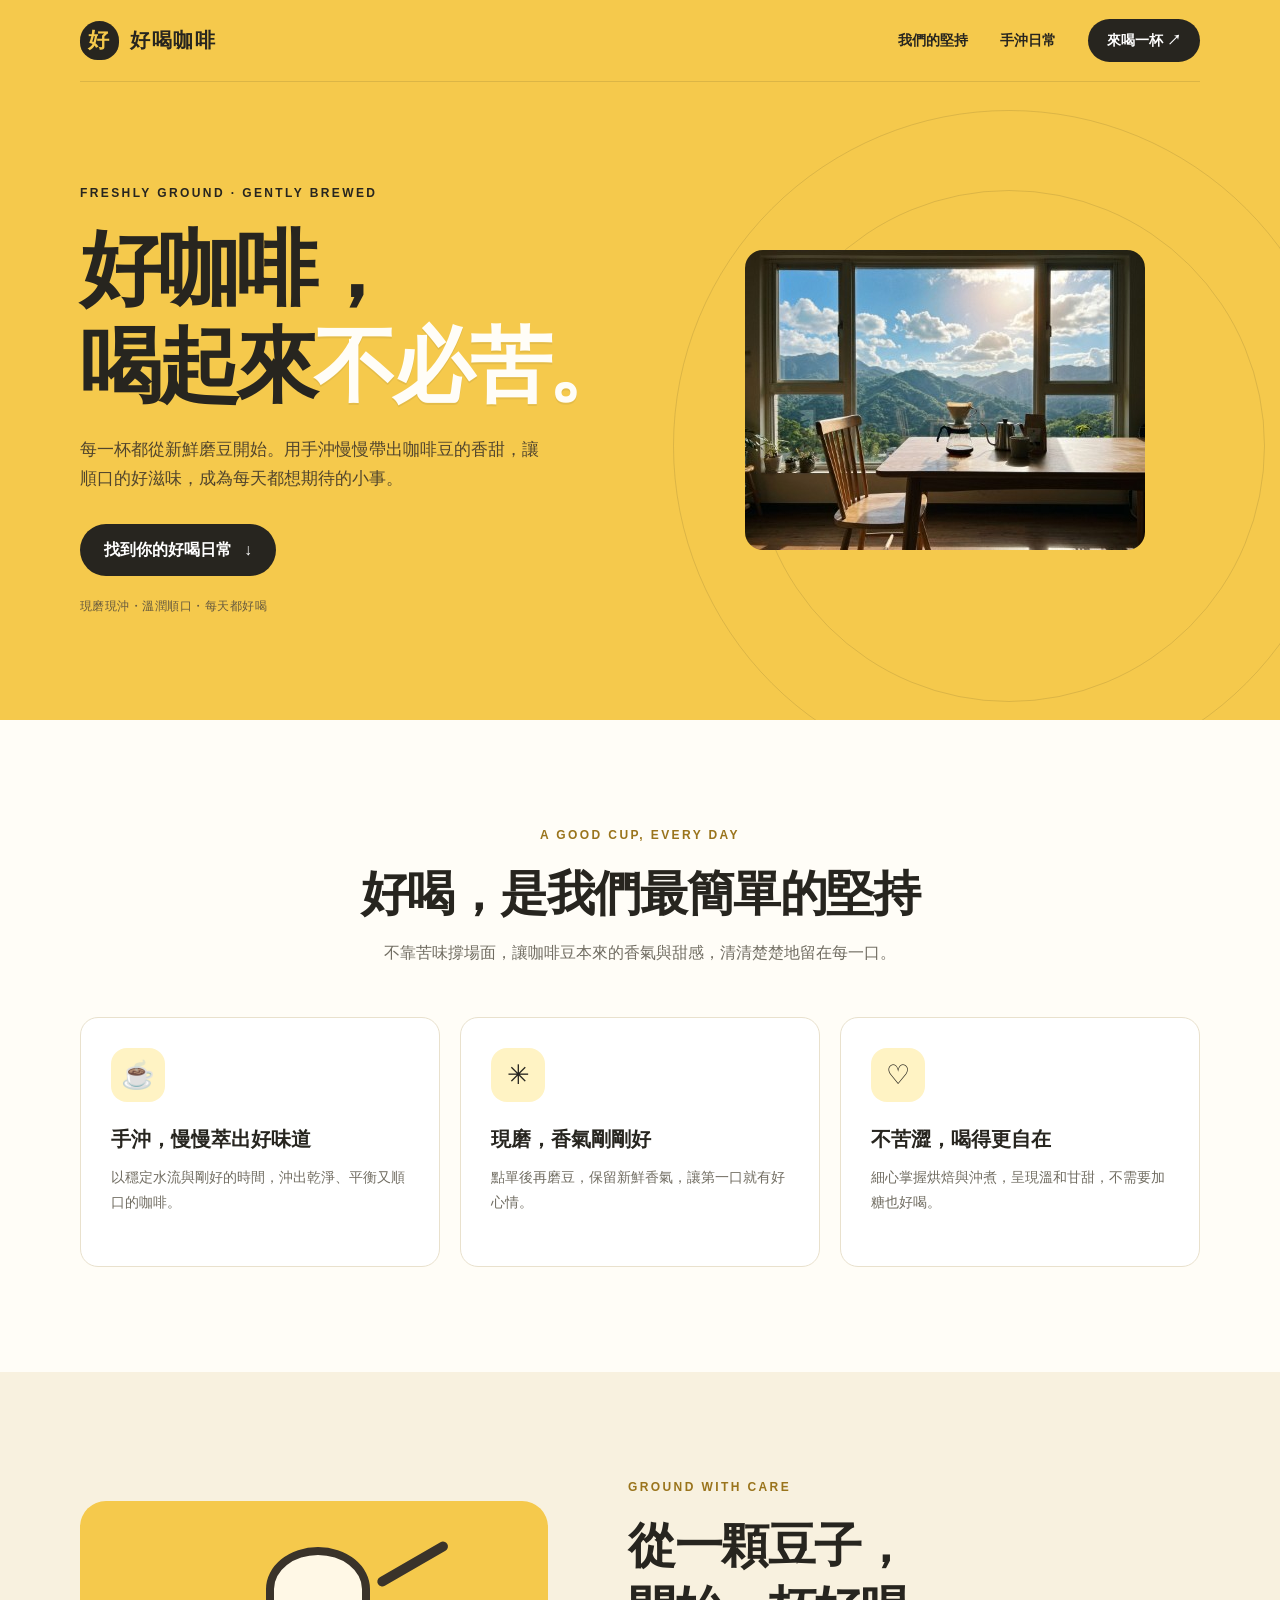
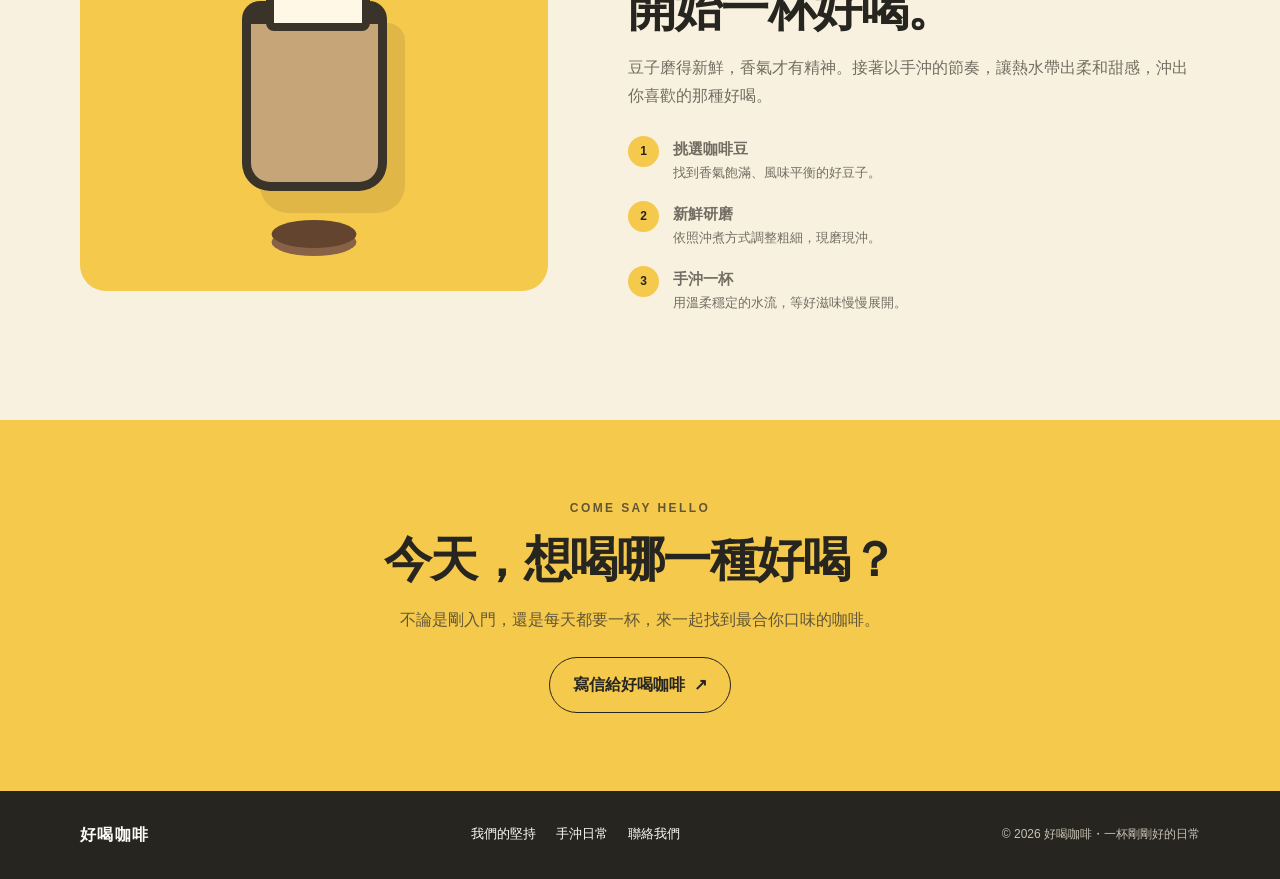
==== commit 71dce277: "更新首頁標題，改善可讀性；替換咖啡藝術為圖片，提升視覺效果" ====
--- a/onepage1/index.html
+++ b/onepage1/index.html
@@ -5,7 +5,7 @@
   <meta name="viewport" content="width=device-width, initial-scale=1">
   <meta name="description" content="好喝咖啡，從新鮮磨豆與細心手沖開始。探索溫潤順口、不苦澀的日常咖啡。">
   <meta name="theme-color" content="#f5c94c">
-  <title>好喝咖啡｜每一口，都剛剛好</title>
+  <title>好喝咖啡｜每一口，都剛剛好。</title>
   <style>
     :root {
       color-scheme: light;
@@ -49,24 +49,7 @@
     .button:hover { transform: translateY(-3px); box-shadow: 0 10px 25px rgba(39,37,31,.2); }
     :focus-visible { outline: 3px solid #6c4b23; outline-offset: 4px; }
     .hero-note { margin: 20px 0 0; color: #675a3e; font-size: 12px; letter-spacing: .04em; }
-    .coffee-art { position: relative; display: grid; min-height: 480px; place-items: center; }
-    .sun { position: absolute; width: 360px; aspect-ratio: 1; border-radius: 50%; background: rgba(255,253,247,.5); }
-    .cup { position: relative; z-index: 1; width: 275px; height: 220px; margin-top: 78px; border-radius: 8px 8px 105px 105px; background: #fffdf7; box-shadow: 0 28px 35px rgba(74,56,22,.19); }
-    .cup::before { content: ""; position: absolute; top: 34px; left: 16px; right: 16px; height: 24px; border-radius: 50%; background: #765238; box-shadow: inset 0 4px 0 rgba(255,255,255,.4); }
-    .cup::after { content: ""; position: absolute; top: 68px; right: -76px; width: 94px; height: 91px; border: 20px solid #fffdf7; border-left: 0; border-radius: 0 60% 60% 0; }
-    .cup-logo { position: absolute; top: 94px; left: 0; width: 100%; text-align: center; color: var(--brown); font-size: 18px; font-weight: 900; letter-spacing: .12em; }
-    .bean { position: absolute; z-index: 2; display: grid; width: 43px; height: 62px; place-items: center; transform: rotate(34deg); border-radius: 50%; background: #79553a; box-shadow: inset -6px -2px 0 rgba(0,0,0,.12); }
-    .bean::after { content: ""; width: 3px; height: 48px; border-radius: 50%; background: #d4aa76; transform: rotate(13deg); }
-    .bean.one { top: 70px; right: 88px; }
-    .bean.two { bottom: 50px; left: 30px; transform: rotate(-25deg) scale(.75); }
-    .bean.three { top: 92px; left: 57px; transform: rotate(-46deg) scale(.55); }
-    .steam { position: absolute; top: 48px; left: 50%; display: flex; gap: 27px; transform: translateX(-50%); }
-    .steam i { width: 13px; height: 55px; border-left: 3px solid rgba(255,253,247,.85); border-radius: 50%; transform: rotate(12deg); animation: drift 2.4s ease-in-out infinite alternate; }
-    .steam i:nth-child(2) { animation-delay: .5s; }
-    .steam i:nth-child(3) { animation-delay: .9s; }
-    @keyframes drift { to { transform: translateY(-9px) rotate(-12deg); opacity: .45; } }
-    .badge { position: absolute; z-index: 3; right: 20px; bottom: 27px; display: grid; width: 106px; aspect-ratio: 1; place-content: center; border: 1px solid rgba(39,37,31,.25); border-radius: 50%; text-align: center; font-size: 12px; font-weight: 900; line-height: 1.4; transform: rotate(10deg); }
-    .badge strong { font-size: 22px; }
+    .hero-image { display: block; width: min(400px, 100%); height: 300px; justify-self: center; border-radius: 18px; object-fit: cover; }
     .section { padding: 105px 0; }
     .section-head { max-width: 640px; margin: 0 auto 50px; text-align: center; }
     .section-head .eyebrow { color: #9a741c; }
@@ -116,7 +99,7 @@
       .hero { min-height: 0; padding-bottom: 20px; }
       .hero-grid { grid-template-columns: 1fr; gap: 0; padding-top: 130px; }
       .hero-copy { font-size: 15px; }
-      .coffee-art { min-height: 390px; transform: scale(.86); margin: -8px 0; }
+      .hero-image { width: min(400px, 100%); height: 300px; margin: 24px auto 0; }
       .hero::before { top: 440px; right: -210px; }
       .hero::after { top: 480px; right: -140px; }
       .section { padding: 76px 0; }
@@ -149,12 +132,7 @@
           <a class="button" href="#promise">找到你的好喝日常 <span aria-hidden="true">↓</span></a>
           <p class="hero-note">現磨現沖・溫潤順口・每天都好喝</p>
         </div>
-        <div class="coffee-art" role="img" aria-label="一杯冒著熱氣的手沖咖啡與咖啡豆">
-          <div class="sun"></div><span class="bean one"></span><span class="bean two"></span><span class="bean three"></span>
-          <div class="steam" aria-hidden="true"><i></i><i></i><i></i></div>
-          <div class="cup"><span class="cup-logo">好喝咖啡</span></div>
-          <div class="badge"><strong>100%</strong>新鮮研磨<br>手沖好滋味</div>
-        </div>
+        <img class="hero-image" src="images/hero.jpg" alt="窗邊山景前的手沖咖啡與咖啡器具" width="400" height="300">
       </div>
     </section>
 
